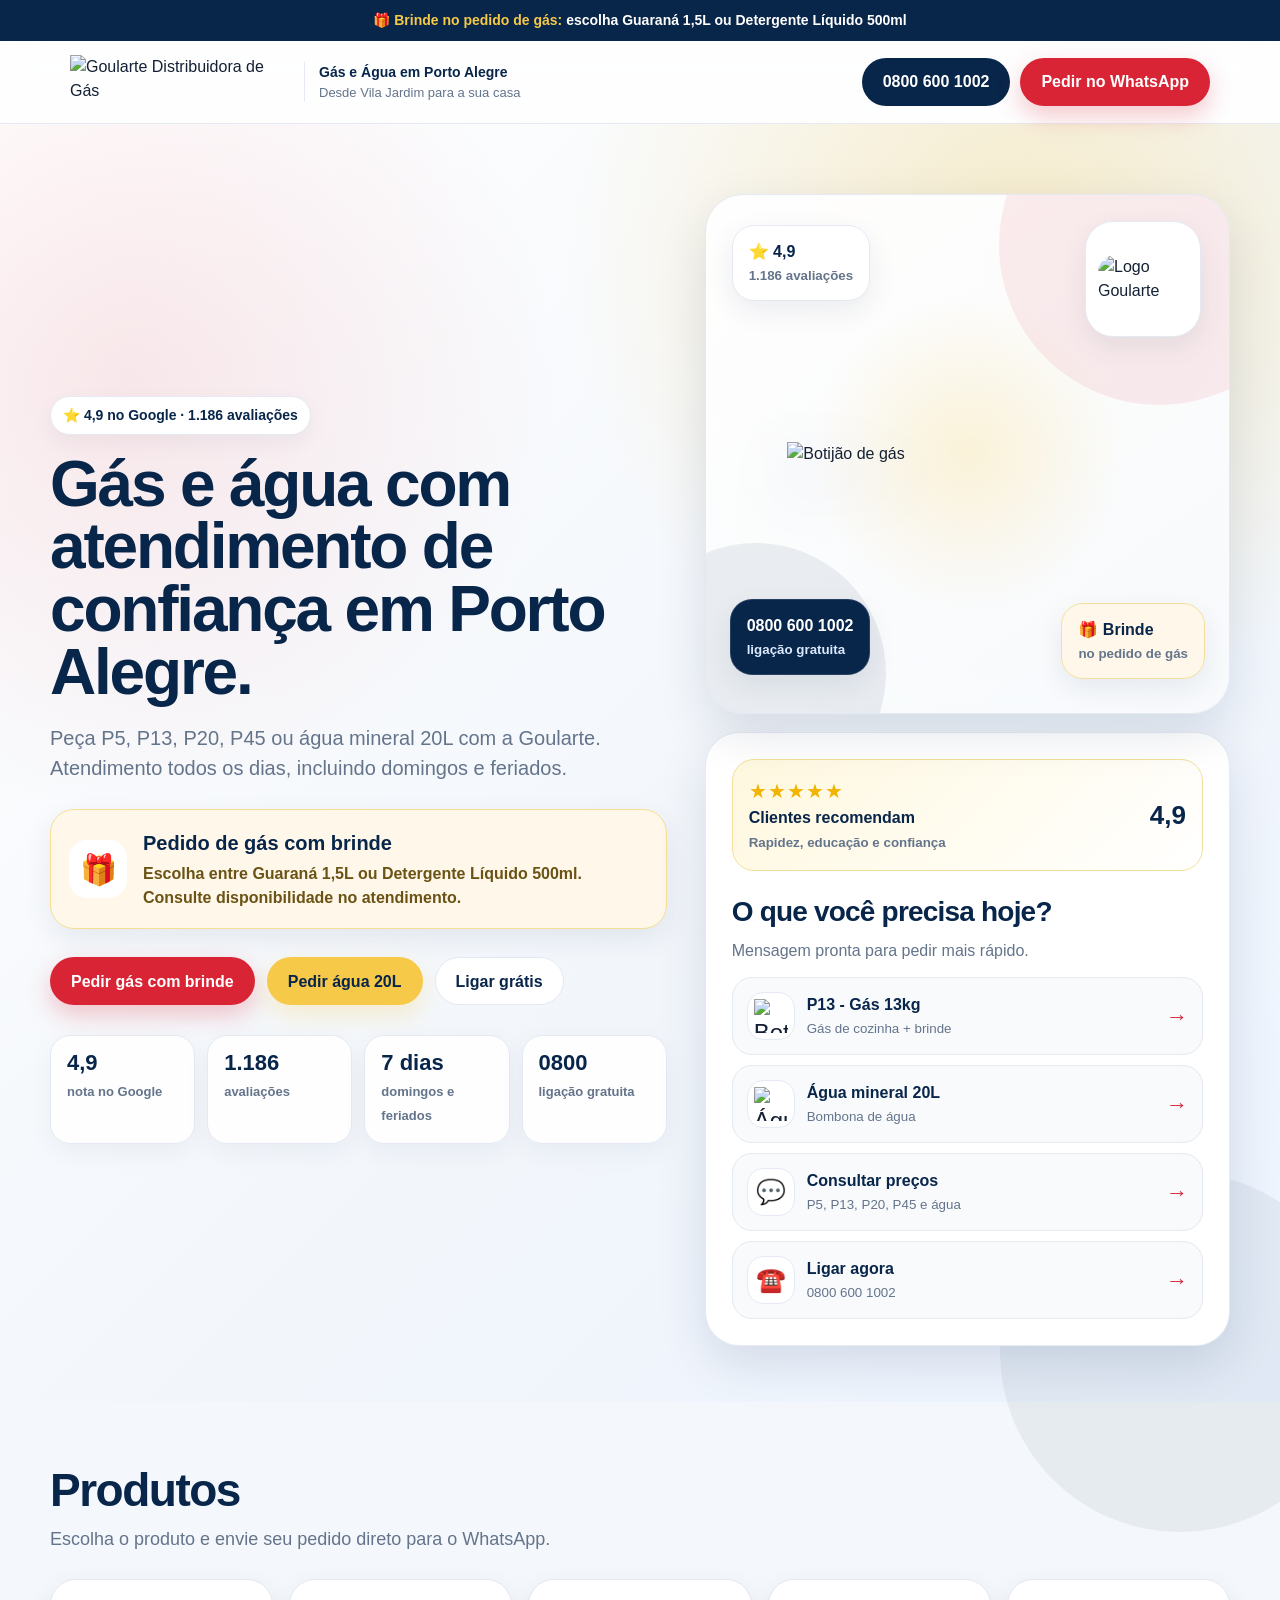
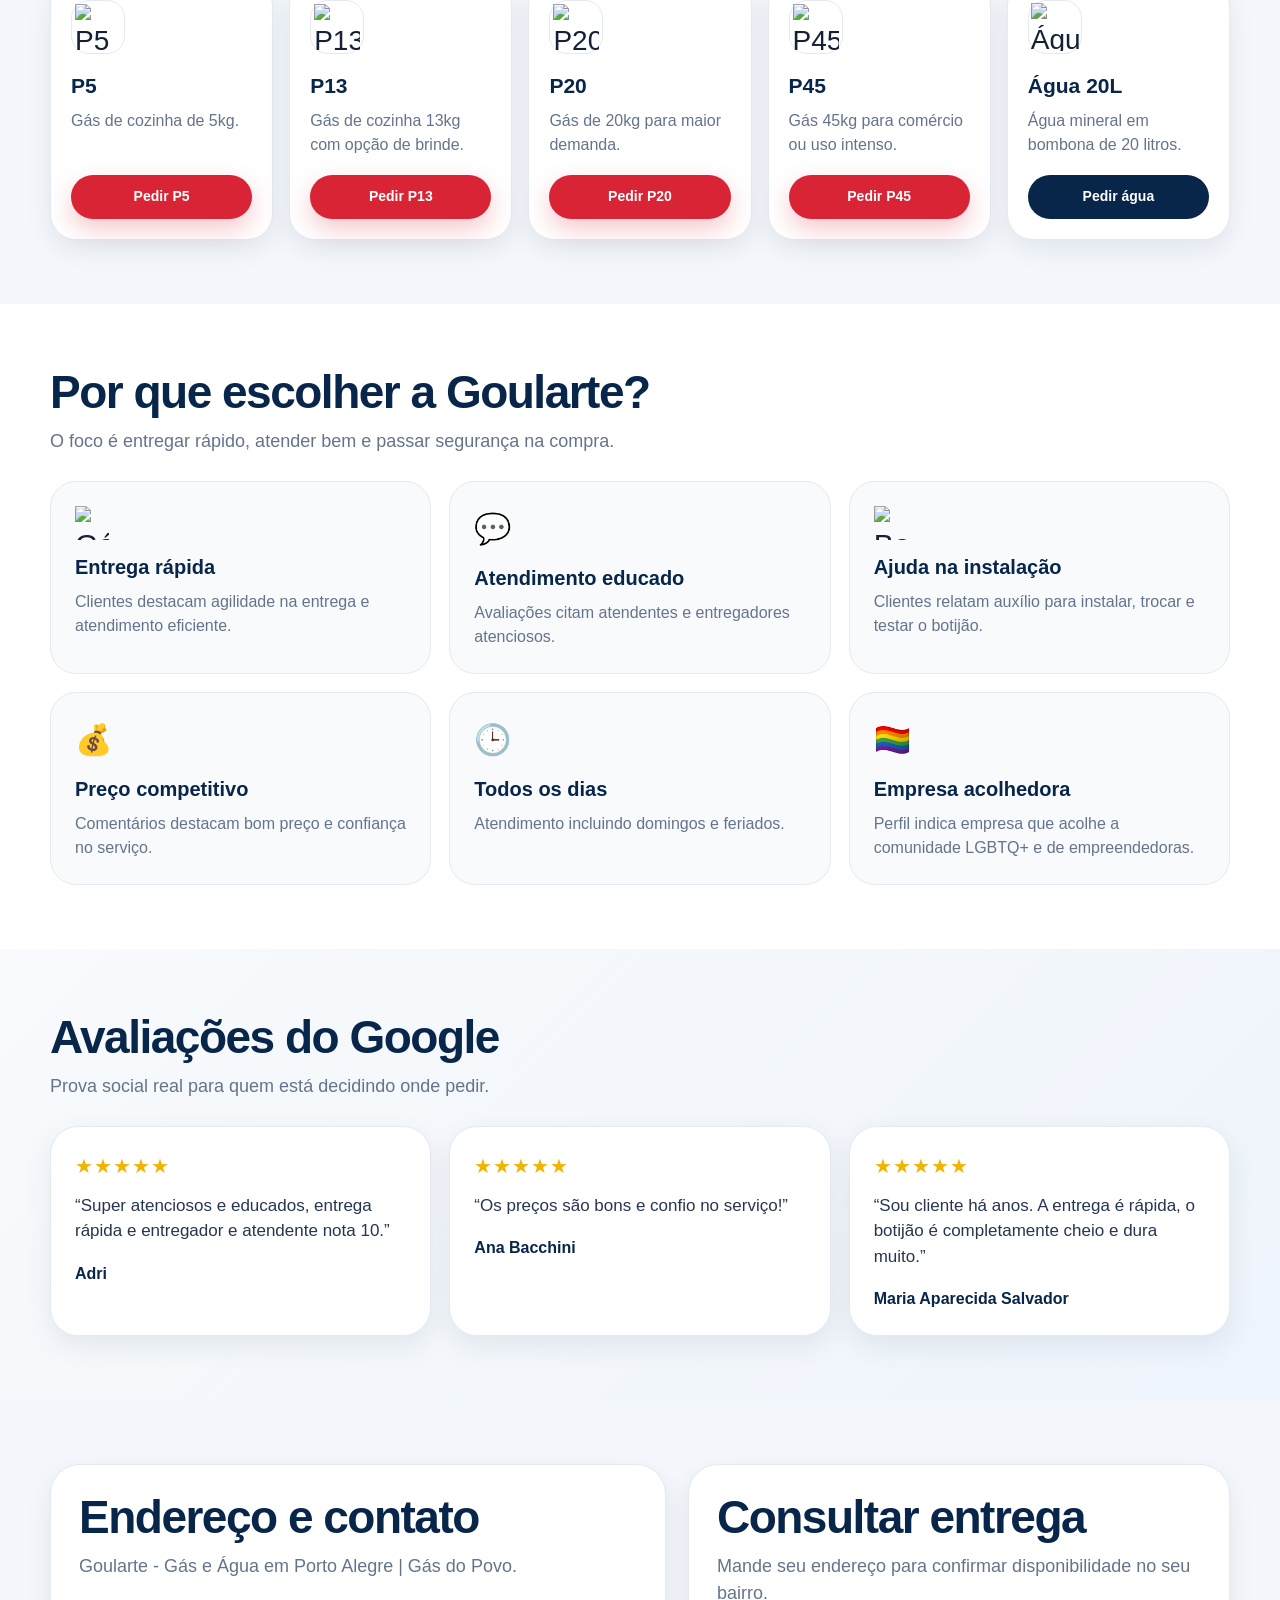
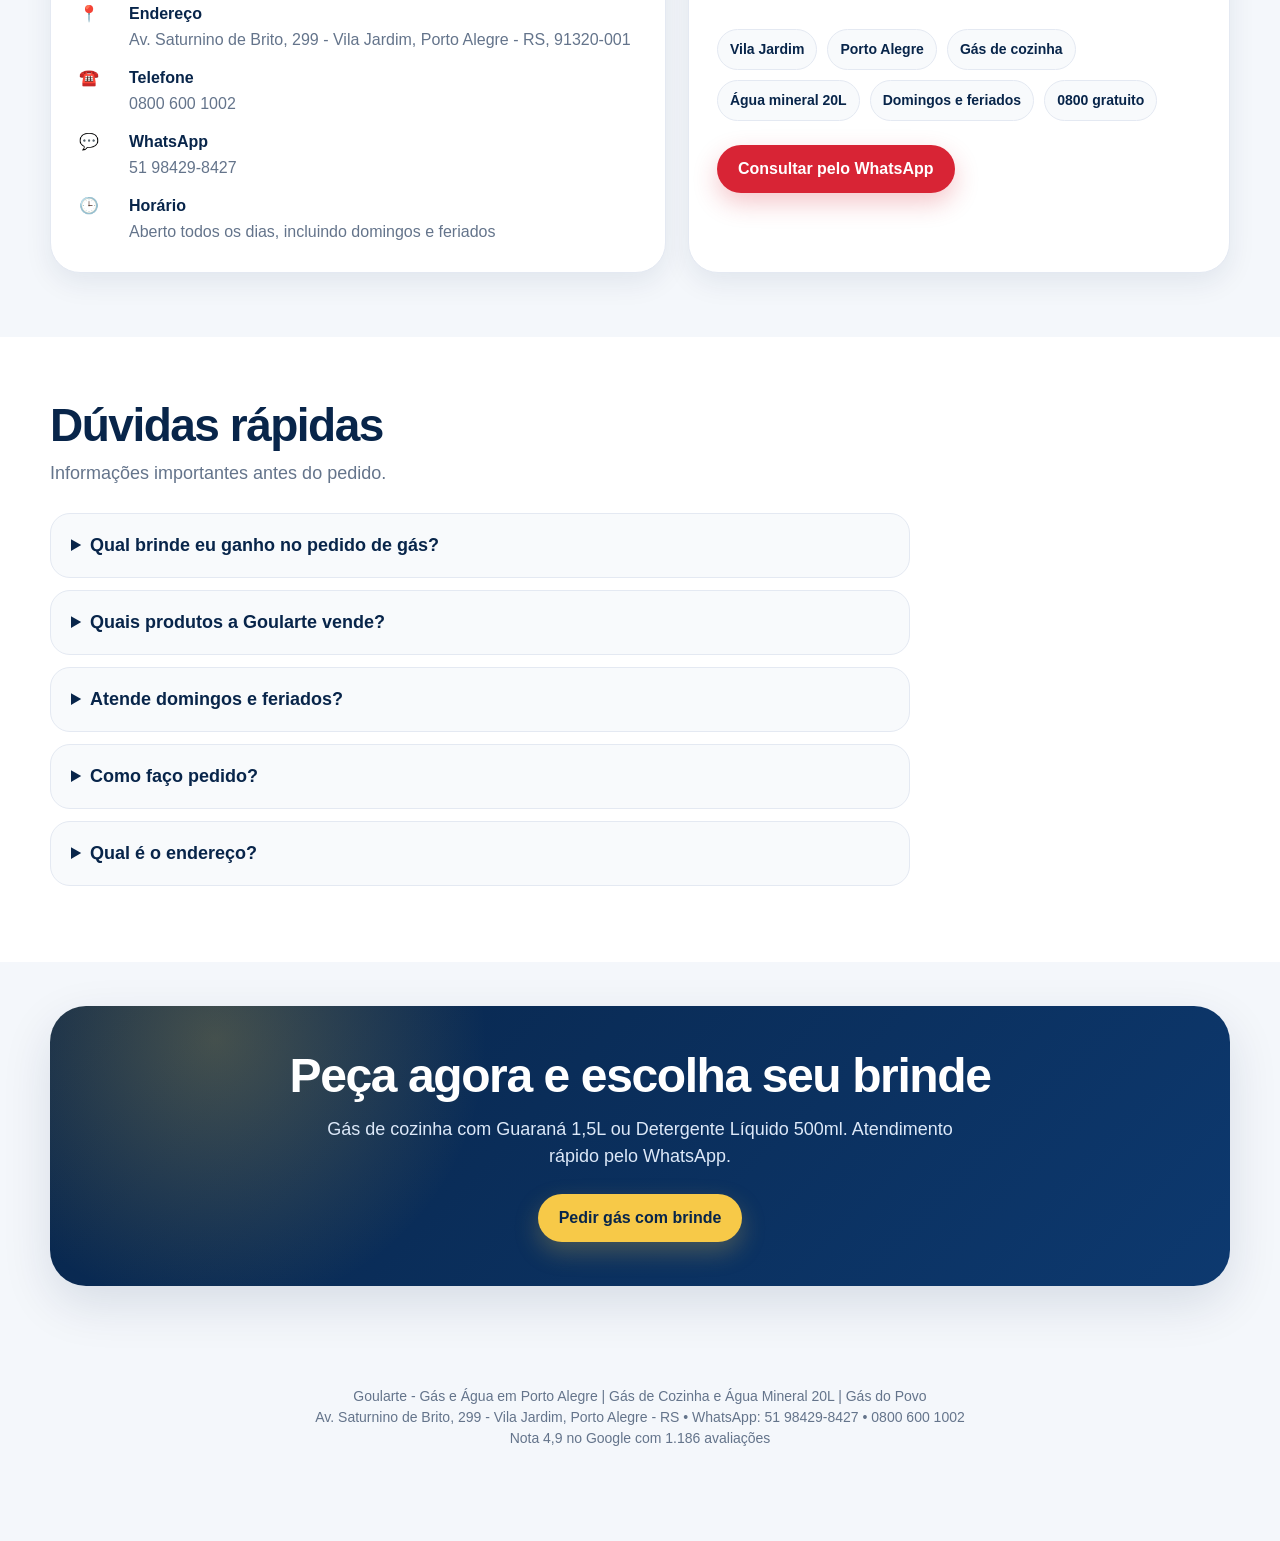
==== index.html @ 68292f6b "Add files via upload" ====
<!DOCTYPE html>
<html lang="pt-BR">
<head>
  <meta charset="UTF-8" />
  <meta name="viewport" content="width=device-width, initial-scale=1.0" />

  <title>Goularte Gás e Água em Porto Alegre | Gás com Brinde</title>
  <meta name="description" content="Goularte Gás e Água em Porto Alegre. Nota 4,9 no Google, mais de 1.180 avaliações, atendimento todos os dias, gás de cozinha, água mineral 20L e brinde no pedido de gás." />

  <style>
    :root {
      --navy: #08254a;
      --navy-2: #0d396f;
      --red: #d82435;
      --red-dark: #b71928;
      --gold: #f7c948;
      --cream: #fff8ea;
      --ice: #f4f7fb;
      --line: #e4e9f2;
      --text: #142033;
      --muted: #64748b;
      --white: #ffffff;
      --shadow: 0 18px 50px rgba(8, 37, 74, .12);
      --soft-shadow: 0 10px 28px rgba(8, 37, 74, .08);
      --radius: 28px;
    }

    * { box-sizing: border-box; }

    html { scroll-behavior: smooth; }

    body {
      margin: 0;
      font-family: Inter, Arial, Helvetica, sans-serif;
      color: var(--text);
      background: var(--ice);
      line-height: 1.5;
    }

    a { color: inherit; text-decoration: none; }

    .page {
      overflow: hidden;
    }

    .announcement {
      background: var(--navy);
      color: #fff;
      font-size: 14px;
      font-weight: 700;
      padding: 10px 18px;
      text-align: center;
    }

    .announcement span {
      color: var(--gold);
    }

    header {
      position: sticky;
      top: 0;
      z-index: 40;
      background: rgba(255,255,255,.88);
      backdrop-filter: blur(18px);
      border-bottom: 1px solid rgba(226,232,240,.9);
    }

    .nav {
      max-width: 1180px;
      margin: 0 auto;
      padding: 14px 20px;
      display: flex;
      align-items: center;
      justify-content: space-between;
      gap: 18px;
    }

    .logo-wrap {
      display: flex;
      align-items: center;
      gap: 14px;
      min-width: 0;
    }

    .logo {
      height: 54px;
      max-width: 220px;
      object-fit: contain;
    }

    .brand-text {
      border-left: 1px solid var(--line);
      padding-left: 14px;
      font-size: 13px;
      color: var(--muted);
      display: block;
    }

    .brand-text strong {
      display: block;
      color: var(--navy);
      font-size: 14px;
    }

    .nav-actions {
      display: flex;
      gap: 10px;
      align-items: center;
      white-space: nowrap;
    }

    .btn {
      display: inline-flex;
      align-items: center;
      justify-content: center;
      gap: 8px;
      min-height: 48px;
      padding: 13px 20px;
      border-radius: 999px;
      border: 1px solid transparent;
      font-weight: 800;
      line-height: 1.1;
      text-align: center;
      transition: .18s ease;
    }

    .btn:hover {
      transform: translateY(-1px);
      filter: brightness(.98);
    }

    .btn-primary {
      color: #fff;
      background: var(--red);
      box-shadow: 0 10px 24px rgba(216, 36, 53, .25);
    }

    .btn-primary:hover { background: var(--red-dark); }

    .btn-navy {
      color: #fff;
      background: var(--navy);
    }

    .btn-light {
      color: var(--navy);
      background: #fff;
      border-color: var(--line);
    }

    .btn-gold {
      color: var(--navy);
      background: var(--gold);
      box-shadow: 0 10px 24px rgba(247, 201, 72, .25);
    }

    .hero {
      position: relative;
      padding: 70px 20px 56px;
      background:
        radial-gradient(circle at 80% 10%, rgba(247,201,72,.28), transparent 30%),
        radial-gradient(circle at 10% 20%, rgba(216,36,53,.10), transparent 28%),
        linear-gradient(135deg, #ffffff 0%, #f2f6fb 58%, #edf4ff 100%);
    }

    .hero::after {
      content: "";
      position: absolute;
      inset: auto -80px -130px auto;
      width: 360px;
      height: 360px;
      background: rgba(8,37,74,.06);
      border-radius: 999px;
    }

    .hero-grid {
      position: relative;
      z-index: 1;
      max-width: 1180px;
      margin: 0 auto;
      display: grid;
      grid-template-columns: 1.08fr .92fr;
      gap: 38px;
      align-items: center;
    }

    .eyebrow {
      display: inline-flex;
      align-items: center;
      gap: 8px;
      background: #fff;
      border: 1px solid var(--line);
      color: var(--navy);
      padding: 8px 12px;
      border-radius: 999px;
      font-size: 14px;
      font-weight: 800;
      box-shadow: 0 8px 22px rgba(8,37,74,.05);
      margin-bottom: 18px;
    }

    h1 {
      margin: 0;
      font-size: clamp(38px, 5vw, 64px);
      line-height: .98;
      letter-spacing: -2.2px;
      color: var(--navy);
    }

    .hero-subtitle {
      margin: 20px 0 0;
      max-width: 690px;
      font-size: 20px;
      color: var(--muted);
    }

    .gift-panel {
      margin: 26px 0 0;
      max-width: 720px;
      display: grid;
      grid-template-columns: auto 1fr;
      gap: 16px;
      align-items: center;
      background: var(--cream);
      border: 1px solid #f7df91;
      border-radius: 24px;
      padding: 18px;
      box-shadow: var(--soft-shadow);
    }

    .gift-icon {
      width: 58px;
      height: 58px;
      display: grid;
      place-items: center;
      border-radius: 18px;
      background: #fff;
      font-size: 30px;
    }

    .gift-panel strong {
      display: block;
      color: var(--navy);
      font-size: 20px;
      margin-bottom: 4px;
    }

    .gift-panel p {
      margin: 0;
      color: #6b5315;
      font-weight: 650;
    }

    .hero-actions {
      display: flex;
      flex-wrap: wrap;
      gap: 12px;
      margin-top: 28px;
    }

    .stats {
      display: grid;
      grid-template-columns: repeat(4, 1fr);
      gap: 12px;
      margin-top: 30px;
    }

    .stat {
      background: rgba(255,255,255,.9);
      border: 1px solid var(--line);
      border-radius: 20px;
      padding: 16px;
      box-shadow: 0 8px 26px rgba(8,37,74,.05);
    }

    .stat strong {
      display: block;
      color: var(--navy);
      font-size: 22px;
      line-height: 1;
      margin-bottom: 5px;
    }

    .stat span {
      color: var(--muted);
      font-size: 13px;
      font-weight: 700;
    }

    .order-card {
      background: #fff;
      border-radius: 34px;
      padding: 26px;
      box-shadow: var(--shadow);
      border: 1px solid rgba(226,232,240,.85);
    }

    .google-rating {
      display: flex;
      align-items: center;
      justify-content: space-between;
      gap: 12px;
      padding: 16px;
      border-radius: 22px;
      background: linear-gradient(135deg, #fff8df, #ffffff);
      border: 1px solid #f4df9a;
      margin-bottom: 20px;
    }

    .stars {
      color: #f2b400;
      letter-spacing: 1px;
      font-size: 20px;
      white-space: nowrap;
    }

    .google-rating strong {
      display: block;
      color: var(--navy);
    }

    .google-rating small {
      color: var(--muted);
      font-weight: 700;
    }

    .order-card h2 {
      margin: 0 0 6px;
      color: var(--navy);
      font-size: 28px;
      letter-spacing: -.8px;
    }

    .order-card > p {
      margin: 0 0 14px;
      color: var(--muted);
    }

    .order-list {
      display: grid;
      gap: 10px;
    }

    .order-item {
      display: grid;
      grid-template-columns: 48px 1fr auto;
      gap: 12px;
      align-items: center;
      padding: 14px;
      background: #f8fafc;
      border: 1px solid var(--line);
      border-radius: 20px;
      transition: .18s ease;
    }

    .order-item:hover {
      background: #fff;
      transform: translateY(-1px);
      box-shadow: 0 10px 26px rgba(8,37,74,.08);
    }

    .item-icon {
      width: 48px;
      height: 48px;
      display: grid;
      place-items: center;
      background: #fff;
      border-radius: 16px;
      font-size: 24px;
      border: 1px solid var(--line);
    }

    .order-item strong {
      display: block;
      color: var(--navy);
    }

    .order-item small {
      display: block;
      color: var(--muted);
      margin-top: 2px;
    }

    .arrow {
      color: var(--red);
      font-weight: 900;
      font-size: 22px;
    }

    section {
      padding: 64px 20px;
    }

    .wrap {
      max-width: 1180px;
      margin: 0 auto;
    }

    .section-head {
      display: flex;
      justify-content: space-between;
      gap: 22px;
      align-items: end;
      margin-bottom: 26px;
    }

    .section-head h2,
    .simple-head h2 {
      margin: 0;
      font-size: clamp(30px, 4vw, 46px);
      line-height: 1.08;
      letter-spacing: -1.5px;
      color: var(--navy);
    }

    .section-head p,
    .simple-head p {
      margin: 10px 0 0;
      max-width: 620px;
      color: var(--muted);
      font-size: 18px;
    }

    .product-grid {
      display: grid;
      grid-template-columns: repeat(5, 1fr);
      gap: 16px;
    }

    .product {
      background: #fff;
      border: 1px solid var(--line);
      border-radius: 26px;
      padding: 20px;
      box-shadow: var(--soft-shadow);
      display: flex;
      flex-direction: column;
      min-height: 238px;
    }

    .product-icon {
      width: 54px;
      height: 54px;
      display: grid;
      place-items: center;
      background: #f8fafc;
      border: 1px solid var(--line);
      border-radius: 18px;
      font-size: 28px;
      margin-bottom: 16px;
    }

    .product strong {
      color: var(--navy);
      font-size: 21px;
    }

    .product p {
      margin: 8px 0 18px;
      color: var(--muted);
      flex: 1;
    }

    .product .btn {
      width: 100%;
      min-height: 44px;
      padding: 12px;
      font-size: 14px;
    }

    .why {
      background: #fff;
    }

    .why-grid {
      display: grid;
      grid-template-columns: repeat(3, 1fr);
      gap: 18px;
    }

    .why-card {
      background: #f8fafc;
      border: 1px solid var(--line);
      border-radius: 26px;
      padding: 24px;
    }

    .why-card .icon {
      font-size: 30px;
      margin-bottom: 12px;
    }

    .why-card strong {
      display: block;
      color: var(--navy);
      font-size: 20px;
      margin-bottom: 8px;
    }

    .why-card p {
      margin: 0;
      color: var(--muted);
    }

    .reviews {
      background: linear-gradient(135deg, #f8fafc, #eef4fb);
    }

    .review-grid {
      display: grid;
      grid-template-columns: repeat(3, 1fr);
      gap: 18px;
    }

    .review {
      background: #fff;
      border: 1px solid var(--line);
      border-radius: 28px;
      padding: 24px;
      box-shadow: var(--soft-shadow);
    }

    .review p {
      color: #26364f;
      font-size: 17px;
      margin: 12px 0 18px;
    }

    .review strong {
      color: var(--navy);
    }

    .location-grid {
      display: grid;
      grid-template-columns: 1fr .88fr;
      gap: 22px;
      align-items: stretch;
    }

    .info-card {
      background: #fff;
      border: 1px solid var(--line);
      border-radius: 30px;
      padding: 28px;
      box-shadow: var(--soft-shadow);
    }

    .info-list {
      display: grid;
      gap: 14px;
      margin-top: 22px;
    }

    .info-row {
      display: grid;
      grid-template-columns: 38px 1fr;
      gap: 12px;
      align-items: start;
      color: var(--muted);
    }

    .info-row b {
      display: block;
      color: var(--navy);
      margin-bottom: 2px;
    }

    .chips {
      display: flex;
      flex-wrap: wrap;
      gap: 10px;
      margin-top: 22px;
    }

    .chip {
      background: #f8fafc;
      border: 1px solid var(--line);
      border-radius: 999px;
      padding: 9px 12px;
      color: var(--navy);
      font-weight: 800;
      font-size: 14px;
    }

    .faq {
      background: #fff;
    }

    .faq-list {
      max-width: 860px;
      margin-top: 26px;
    }

    details {
      background: #f8fafc;
      border: 1px solid var(--line);
      border-radius: 20px;
      padding: 18px 20px;
      margin-bottom: 12px;
    }

    summary {
      cursor: pointer;
      color: var(--navy);
      font-weight: 900;
      font-size: 18px;
    }

    details p {
      color: var(--muted);
      margin-bottom: 0;
    }

    .final-cta {
      padding: 44px 20px 72px;
      background: var(--ice);
    }

    .final-box {
      max-width: 1180px;
      margin: 0 auto;
      background:
        radial-gradient(circle at 14% 12%, rgba(247,201,72,.25), transparent 26%),
        linear-gradient(135deg, var(--navy), var(--navy-2));
      border-radius: 36px;
      padding: 44px 28px;
      color: #fff;
      text-align: center;
      box-shadow: var(--shadow);
    }

    .final-box h2 {
      margin: 0;
      font-size: clamp(30px, 4vw, 48px);
      line-height: 1.08;
      letter-spacing: -1.4px;
    }

    .final-box p {
      color: #dce8f8;
      margin: 14px auto 24px;
      max-width: 640px;
      font-size: 18px;
    }

    footer {
      padding: 28px 20px 92px;
      text-align: center;
      color: var(--muted);
      font-size: 14px;
    }

    .floating {
      position: fixed;
      left: 14px;
      right: 14px;
      bottom: 14px;
      z-index: 100;
      display: none;
    }

    .floating .btn {
      width: 100%;
      box-shadow: 0 14px 36px rgba(0,0,0,.28);
    }

    @media (max-width: 1020px) {
      .hero-grid,
      .location-grid {
        grid-template-columns: 1fr;
      }

      .product-grid {
        grid-template-columns: repeat(2, 1fr);
      }

      .stats {
        grid-template-columns: repeat(2, 1fr);
      }
    }

    @media (max-width: 780px) {
      .brand-text,
      .nav-actions .btn-navy {
        display: none;
      }

      .logo {
        height: 46px;
        max-width: 190px;
      }

      .hero {
        padding-top: 44px;
      }

      .gift-panel {
        grid-template-columns: 1fr;
      }

      .section-head {
        display: block;
      }

      .why-grid,
      .review-grid,
      .product-grid {
        grid-template-columns: 1fr;
      }

      .order-item {
        grid-template-columns: 44px 1fr auto;
      }

      .floating {
        display: block;
      }
    }
  
    .product-icon img,
    .item-icon img,
    .why-card .icon img {
      width: 34px;
      height: 34px;
      object-fit: contain;
      display: block;
    }

    .hero-visual {
      position: relative;
      min-height: 520px;
      display: grid;
      place-items: center;
      background:
        radial-gradient(circle at center, rgba(247,201,72,.20), transparent 42%),
        linear-gradient(145deg, rgba(255,255,255,.95), rgba(248,250,252,.95));
      border: 1px solid var(--line);
      border-radius: 38px;
      box-shadow: var(--shadow);
      overflow: hidden;
    }

    .hero-visual::before {
      content: "";
      position: absolute;
      width: 320px;
      height: 320px;
      border-radius: 999px;
      background: rgba(216,36,53,.08);
      top: -110px;
      right: -90px;
    }

    .hero-visual::after {
      content: "";
      position: absolute;
      width: 260px;
      height: 260px;
      border-radius: 999px;
      background: rgba(8,37,74,.07);
      bottom: -90px;
      left: -80px;
    }

    .hero-gas-img {
      width: min(78%, 360px);
      height: auto;
      object-fit: contain;
      position: relative;
      z-index: 2;
      filter: drop-shadow(0 22px 34px rgba(8,37,74,.24));
    }

    .floating-seal {
      position: absolute;
      z-index: 3;
      background: white;
      border: 1px solid var(--line);
      box-shadow: var(--soft-shadow);
      border-radius: 22px;
      padding: 14px 16px;
      font-weight: 900;
      color: var(--navy);
    }

    .seal-rating {
      top: 30px;
      left: 26px;
    }

    .seal-gift {
      right: 24px;
      bottom: 34px;
      background: var(--cream);
      border-color: #f4df9a;
    }

    .seal-phone {
      left: 24px;
      bottom: 38px;
      color: white;
      background: var(--navy);
      border-color: rgba(255,255,255,.12);
    }

    .floating-seal small {
      display: block;
      color: var(--muted);
      font-weight: 750;
      margin-top: 2px;
    }

    .seal-phone small {
      color: #dbeafe;
    }

    .visual-logo {
      position: absolute;
      z-index: 3;
      top: 26px;
      right: 28px;
      width: 116px;
      height: 116px;
      display: grid;
      place-items: center;
      border-radius: 28px;
      background: white;
      border: 1px solid var(--line);
      box-shadow: var(--soft-shadow);
      padding: 12px;
    }

    .visual-logo img {
      max-width: 100%;
      max-height: 100%;
      object-fit: contain;
      border-radius: 18px;
    }

    @media (max-width: 1020px) {
      .hero-visual {
        min-height: 420px;
      }

      .hero-gas-img {
        width: min(70%, 300px);
      }
    }

    @media (max-width: 780px) {
      .hero-visual {
        min-height: 360px;
        border-radius: 30px;
      }

      .visual-logo {
        width: 86px;
        height: 86px;
        top: 18px;
        right: 18px;
      }

      .floating-seal {
        padding: 11px 13px;
        font-size: 14px;
      }

      .seal-rating {
        top: 18px;
        left: 18px;
      }

      .seal-phone {
        left: 18px;
        bottom: 22px;
      }

      .seal-gift {
        right: 18px;
        bottom: 22px;
      }
    }

  
    .product-img img {
      width: 46px;
      height: 46px;
      object-fit: contain;
      display: block;
    }

    .agua-img img {
      width: 48px;
      height: 48px;
    }

    .product-icon.product-img {
      background: #fff;
    }

    .product:hover .product-img img {
      transform: scale(1.04);
    }

    .product-img img {
      transition: .18s ease;
    }

  </style>

  <script type="application/ld+json">
  {
    "@context": "https://schema.org",
    "@type": "LocalBusiness",
    "name": "Goularte - Gás e Água em Porto Alegre",
    "alternateName": "Goularte Distribuidora de Gás | Gás do Povo",
    "description": "Comercial de gás e água em Porto Alegre. Gás de cozinha 13kg, P5, P20, P45 e água mineral 20L. Atendimento todos os dias, incluindo domingos e feriados.",
    "telephone": "0800 600 1002",
    "address": {
      "@type": "PostalAddress",
      "streetAddress": "Av. Saturnino de Brito, 299 - Vila Jardim",
      "addressLocality": "Porto Alegre",
      "addressRegion": "RS",
      "postalCode": "91320-001",
      "addressCountry": "BR"
    },
    "aggregateRating": {
      "@type": "AggregateRating",
      "ratingValue": "4.9",
      "reviewCount": "1186"
    },
    "areaServed": "Porto Alegre, RS",
    "openingHours": "Mo-Su 08:00-22:00"
  }
  </script>
</head>

<body>
  <div class="page">
    <div class="announcement">
      <span>🎁 Brinde no pedido de gás:</span> escolha Guaraná 1,5L ou Detergente Líquido 500ml
    </div>

    <header>
      <div class="nav">
        <a class="logo-wrap" href="#top" aria-label="Goularte Gás e Água">
          <img class="logo" src="https://simgbb.com/avatar/8LjcWyDH8Vt9.jpg" alt="Goularte Distribuidora de Gás">
          <span class="brand-text">
            <strong>Gás e Água em Porto Alegre</strong>
            Desde Vila Jardim para a sua casa
          </span>
        </a>

        <div class="nav-actions">
          <a class="btn btn-navy" href="tel:08006001002" onclick="trackConversion('ligacao_topo')">0800 600 1002</a>
          <a class="btn btn-primary" href="https://wa.me/5551984298427?text=Olá!%20Quero%20fazer%20um%20pedido%20na%20Goularte." onclick="trackConversion('whatsapp_topo')">Pedir no WhatsApp</a>
        </div>
      </div>
    </header>

    <main id="top">
      <section class="hero">
        <div class="hero-grid">
          <div>
            <div class="eyebrow">⭐ 4,9 no Google · 1.186 avaliações</div>
            <h1>Gás e água com atendimento de confiança em Porto Alegre.</h1>
            <p class="hero-subtitle">
              Peça P5, P13, P20, P45 ou água mineral 20L com a Goularte. Atendimento todos os dias, incluindo domingos e feriados.
            </p>

            <div class="gift-panel">
              <div class="gift-icon">🎁</div>
              <div>
                <strong>Pedido de gás com brinde</strong>
                <p>Escolha entre Guaraná 1,5L ou Detergente Líquido 500ml. Consulte disponibilidade no atendimento.</p>
              </div>
            </div>

            <div class="hero-actions">
              <a class="btn btn-primary" href="https://wa.me/5551984298427?text=Olá!%20Quero%20pedir%20gás%20e%20ganhar%20meu%20brinde." onclick="trackConversion('pedido_gas_brinde')">Pedir gás com brinde</a>
              <a class="btn btn-gold" href="https://wa.me/5551984298427?text=Olá!%20Quero%20pedir%20água%20mineral%2020L." onclick="trackConversion('pedido_agua')">Pedir água 20L</a>
              <a class="btn btn-light" href="tel:08006001002" onclick="trackConversion('ligacao_hero')">Ligar grátis</a>
            </div>

            <div class="stats">
              <div class="stat"><strong>4,9</strong><span>nota no Google</span></div>
              <div class="stat"><strong>1.186</strong><span>avaliações</span></div>
              <div class="stat"><strong>7 dias</strong><span>domingos e feriados</span></div>
              <div class="stat"><strong>0800</strong><span>ligação gratuita</span></div>
            </div>
          </div>

          <aside>
            <div class="hero-visual" aria-label="Gás Goularte">
              <div class="visual-logo">
                <img src="https://simgbb.com/avatar/8LjcWyDH8Vt9.jpg" alt="Logo Goularte">
              </div>
              <div class="floating-seal seal-rating">⭐ 4,9<small>1.186 avaliações</small></div>
              <img class="hero-gas-img" src="https://i.ibb.co/fVbS9bX5/100f9b9edd82a733.png" alt="Botijão de gás">
              <div class="floating-seal seal-phone">0800 600 1002<small>ligação gratuita</small></div>
              <div class="floating-seal seal-gift">🎁 Brinde<small>no pedido de gás</small></div>
            </div>

            <div class="order-card" aria-label="Faça seu pedido" style="margin-top:18px;">
            <div class="google-rating">
              <div>
                <div class="stars">★★★★★</div>
                <strong>Clientes recomendam</strong>
                <small>Rapidez, educação e confiança</small>
              </div>
              <div style="font-weight:900;color:var(--navy);font-size:26px;">4,9</div>
            </div>

            <h2>O que você precisa hoje?</h2>
            <p>Mensagem pronta para pedir mais rápido.</p>

            <div class="order-list">
              <a class="order-item" href="https://wa.me/5551984298427?text=Olá!%20Quero%20pedir%20um%20P13%20com%20brinde." onclick="trackConversion('card_p13')">
                <span class="item-icon"><img src="https://i.ibb.co/fVbS9bX5/100f9b9edd82a733.png" alt="Botijão de gás"></span>
                <span><strong>P13 - Gás 13kg</strong><small>Gás de cozinha + brinde</small></span>
                <span class="arrow">→</span>
              </a>

              <a class="order-item" href="https://wa.me/5551984298427?text=Olá!%20Quero%20pedir%20água%2020%20litros." onclick="trackConversion('card_agua')">
                <span class="item-icon"><img src="https://i.ibb.co/rR26mdQh/C34-A772-E-32-C1-4-B3-A-AC77-74196217044-A.png" alt="Água mineral 20 litros"></span>
                <span><strong>Água mineral 20L</strong><small>Bombona de água</small></span>
                <span class="arrow">→</span>
              </a>

              <a class="order-item" href="https://wa.me/5551984298427?text=Olá!%20Quero%20consultar%20preços%20de%20P5,%20P13,%20P20,%20P45%20e%20água." onclick="trackConversion('card_precos')">
                <span class="item-icon">💬</span>
                <span><strong>Consultar preços</strong><small>P5, P13, P20, P45 e água</small></span>
                <span class="arrow">→</span>
              </a>

              <a class="order-item" href="tel:08006001002" onclick="trackConversion('card_0800')">
                <span class="item-icon">☎️</span>
                <span><strong>Ligar agora</strong><small>0800 600 1002</small></span>
                <span class="arrow">→</span>
              </a>
            </div>
          </div>
          </aside>
        </div>
      </section>

      <section>
        <div class="wrap">
          <div class="section-head">
            <div>
              <h2>Produtos</h2>
              <p>Escolha o produto e envie seu pedido direto para o WhatsApp.</p>
            </div>
          </div>

          <div class="product-grid">
            <div class="product">
              <div class="product-icon product-img"><img src="https://i.ibb.co/938Hf0yP/8bd351d3-c31f-4e8e-abb7-3bee3178bf4f.png" alt="P5 gás 5kg"></div>
              <strong>P5</strong>
              <p>Gás de cozinha de 5kg.</p>
              <a class="btn btn-primary" href="https://wa.me/5551984298427?text=Olá!%20Quero%20pedir%20P5%20gás%205kg." onclick="trackConversion('produto_p5')">Pedir P5</a>
            </div>

            <div class="product">
              <div class="product-icon product-img"><img src="https://i.ibb.co/fVbS9bX5/100f9b9edd82a733.png" alt="P13 gás de cozinha 13kg"></div>
              <strong>P13</strong>
              <p>Gás de cozinha 13kg com opção de brinde.</p>
              <a class="btn btn-primary" href="https://wa.me/5551984298427?text=Olá!%20Quero%20pedir%20P13%20com%20brinde." onclick="trackConversion('produto_p13')">Pedir P13</a>
            </div>

            <div class="product">
              <div class="product-icon product-img"><img src="https://i.ibb.co/5Wq8v4Rp/Design-sem-nome.png" alt="P20 gás 20kg"></div>
              <strong>P20</strong>
              <p>Gás de 20kg para maior demanda.</p>
              <a class="btn btn-primary" href="https://wa.me/5551984298427?text=Olá!%20Quero%20pedir%20P20%20gás%2020kg." onclick="trackConversion('produto_p20')">Pedir P20</a>
            </div>

            <div class="product">
              <div class="product-icon product-img"><img src="https://i.ibb.co/2Ys18bMh/p45.png" alt="P45 gás 45kg"></div>
              <strong>P45</strong>
              <p>Gás 45kg para comércio ou uso intenso.</p>
              <a class="btn btn-primary" href="https://wa.me/5551984298427?text=Olá!%20Quero%20pedir%20P45." onclick="trackConversion('produto_p45')">Pedir P45</a>
            </div>

            <div class="product">
              <div class="product-icon product-img agua-img"><img src="https://i.ibb.co/rR26mdQh/C34-A772-E-32-C1-4-B3-A-AC77-74196217044-A.png" alt="Água mineral 20 litros"></div>
              <strong>Água 20L</strong>
              <p>Água mineral em bombona de 20 litros.</p>
              <a class="btn btn-navy" href="https://wa.me/5551984298427?text=Olá!%20Quero%20pedir%20água%2020%20litros." onclick="trackConversion('produto_agua')">Pedir água</a>
            </div>
          </div>
        </div>
      </section>

      <section class="why">
        <div class="wrap">
          <div class="section-head">
            <div>
              <h2>Por que escolher a Goularte?</h2>
              <p>O foco é entregar rápido, atender bem e passar segurança na compra.</p>
            </div>
          </div>

          <div class="why-grid">
            <div class="why-card">
              <div class="icon"><img src="https://i.ibb.co/fVbS9bX5/100f9b9edd82a733.png" alt="Gás Goularte"></div>
              <strong>Entrega rápida</strong>
              <p>Clientes destacam agilidade na entrega e atendimento eficiente.</p>
            </div>
            <div class="why-card">
              <div class="icon">💬</div>
              <strong>Atendimento educado</strong>
              <p>Avaliações citam atendentes e entregadores atenciosos.</p>
            </div>
            <div class="why-card">
              <div class="icon"><img src="https://i.ibb.co/fVbS9bX5/100f9b9edd82a733.png" alt="Botijão de gás"></div>
              <strong>Ajuda na instalação</strong>
              <p>Clientes relatam auxílio para instalar, trocar e testar o botijão.</p>
            </div>
            <div class="why-card">
              <div class="icon">💰</div>
              <strong>Preço competitivo</strong>
              <p>Comentários destacam bom preço e confiança no serviço.</p>
            </div>
            <div class="why-card">
              <div class="icon">🕒</div>
              <strong>Todos os dias</strong>
              <p>Atendimento incluindo domingos e feriados.</p>
            </div>
            <div class="why-card">
              <div class="icon">🏳️‍🌈</div>
              <strong>Empresa acolhedora</strong>
              <p>Perfil indica empresa que acolhe a comunidade LGBTQ+ e de empreendedoras.</p>
            </div>
          </div>
        </div>
      </section>

      <section class="reviews">
        <div class="wrap">
          <div class="section-head">
            <div>
              <h2>Avaliações do Google</h2>
              <p>Prova social real para quem está decidindo onde pedir.</p>
            </div>
          </div>

          <div class="review-grid">
            <div class="review">
              <div class="stars">★★★★★</div>
              <p>“Super atenciosos e educados, entrega rápida e entregador e atendente nota 10.”</p>
              <strong>Adri</strong>
            </div>

            <div class="review">
              <div class="stars">★★★★★</div>
              <p>“Os preços são bons e confio no serviço!”</p>
              <strong>Ana Bacchini</strong>
            </div>

            <div class="review">
              <div class="stars">★★★★★</div>
              <p>“Sou cliente há anos. A entrega é rápida, o botijão é completamente cheio e dura muito.”</p>
              <strong>Maria Aparecida Salvador</strong>
            </div>
          </div>
        </div>
      </section>

      <section>
        <div class="wrap location-grid">
          <div class="info-card">
            <div class="simple-head">
              <h2>Endereço e contato</h2>
              <p>Goularte - Gás e Água em Porto Alegre | Gás do Povo.</p>
            </div>

            <div class="info-list">
              <div class="info-row">
                <span>📍</span>
                <div><b>Endereço</b>Av. Saturnino de Brito, 299 - Vila Jardim, Porto Alegre - RS, 91320-001</div>
              </div>
              <div class="info-row">
                <span>☎️</span>
                <div><b>Telefone</b>0800 600 1002</div>
              </div>
              <div class="info-row">
                <span>💬</span>
                <div><b>WhatsApp</b>51 98429-8427</div>
              </div>
              <div class="info-row">
                <span>🕒</span>
                <div><b>Horário</b>Aberto todos os dias, incluindo domingos e feriados</div>
              </div>
            </div>
          </div>

          <div class="info-card">
            <div class="simple-head">
              <h2>Consultar entrega</h2>
              <p>Mande seu endereço para confirmar disponibilidade no seu bairro.</p>
            </div>

            <div class="chips">
              <span class="chip">Vila Jardim</span>
              <span class="chip">Porto Alegre</span>
              <span class="chip">Gás de cozinha</span>
              <span class="chip">Água mineral 20L</span>
              <span class="chip">Domingos e feriados</span>
              <span class="chip">0800 gratuito</span>
            </div>

            <div style="margin-top:24px;">
              <a class="btn btn-primary" href="https://wa.me/5551984298427?text=Olá!%20Quero%20saber%20se%20a%20Goularte%20entrega%20no%20meu%20bairro." onclick="trackConversion('consulta_bairro')">Consultar pelo WhatsApp</a>
            </div>
          </div>
        </div>
      </section>

      <section class="faq">
        <div class="wrap">
          <div class="simple-head">
            <h2>Dúvidas rápidas</h2>
            <p>Informações importantes antes do pedido.</p>
          </div>

          <div class="faq-list">
            <details>
              <summary>Qual brinde eu ganho no pedido de gás?</summary>
              <p>No pedido de gás, o cliente ganha Guaraná 1,5L ou Detergente Líquido 500ml. Consulte disponibilidade no atendimento.</p>
            </details>

            <details>
              <summary>Quais produtos a Goularte vende?</summary>
              <p>P5 gás 5kg, P13 gás de cozinha 13kg, P20 gás 20kg, P45 e água mineral 20L.</p>
            </details>

            <details>
              <summary>Atende domingos e feriados?</summary>
              <p>Sim. A Goularte atende todos os dias, incluindo domingos e feriados.</p>
            </details>

            <details>
              <summary>Como faço pedido?</summary>
              <p>Chame pelo WhatsApp 51 98429-8427 ou ligue para 0800 600 1002.</p>
            </details>

            <details>
              <summary>Qual é o endereço?</summary>
              <p>Av. Saturnino de Brito, 299 - Vila Jardim, Porto Alegre - RS, 91320-001.</p>
            </details>
          </div>
        </div>
      </section>

      <section class="final-cta">
        <div class="final-box">
          <h2>Peça agora e escolha seu brinde</h2>
          <p>Gás de cozinha com Guaraná 1,5L ou Detergente Líquido 500ml. Atendimento rápido pelo WhatsApp.</p>
          <a class="btn btn-gold" href="https://wa.me/5551984298427?text=Olá!%20Quero%20pedir%20gás%20e%20escolher%20meu%20brinde." onclick="trackConversion('cta_final')">Pedir gás com brinde</a>
        </div>
      </section>
    </main>

    <footer>
      Goularte - Gás e Água em Porto Alegre | Gás de Cozinha e Água Mineral 20L | Gás do Povo<br>
      Av. Saturnino de Brito, 299 - Vila Jardim, Porto Alegre - RS • WhatsApp: 51 98429-8427 • 0800 600 1002<br>
      Nota 4,9 no Google com 1.186 avaliações
    </footer>

    <div class="floating">
      <a class="btn btn-primary" href="https://wa.me/5551984298427?text=Olá!%20Quero%20pedir%20gás%20com%20brinde." onclick="trackConversion('botao_flutuante')">🎁 Pedir gás com brinde</a>
    </div>
  </div>

  <script>
    function trackConversion(action) {
      console.log("Conversão:", action);

      /*
      GOOGLE ADS:
      Cole a tag global no <head> e substitua este bloco pelo evento real:

      if (typeof gtag === "function") {
        gtag('event', 'conversion', {
          'send_to': 'AW-SEU_ID/SEU_LABEL'
        });
      }
      */
    }
  </script>
</body>
</html>
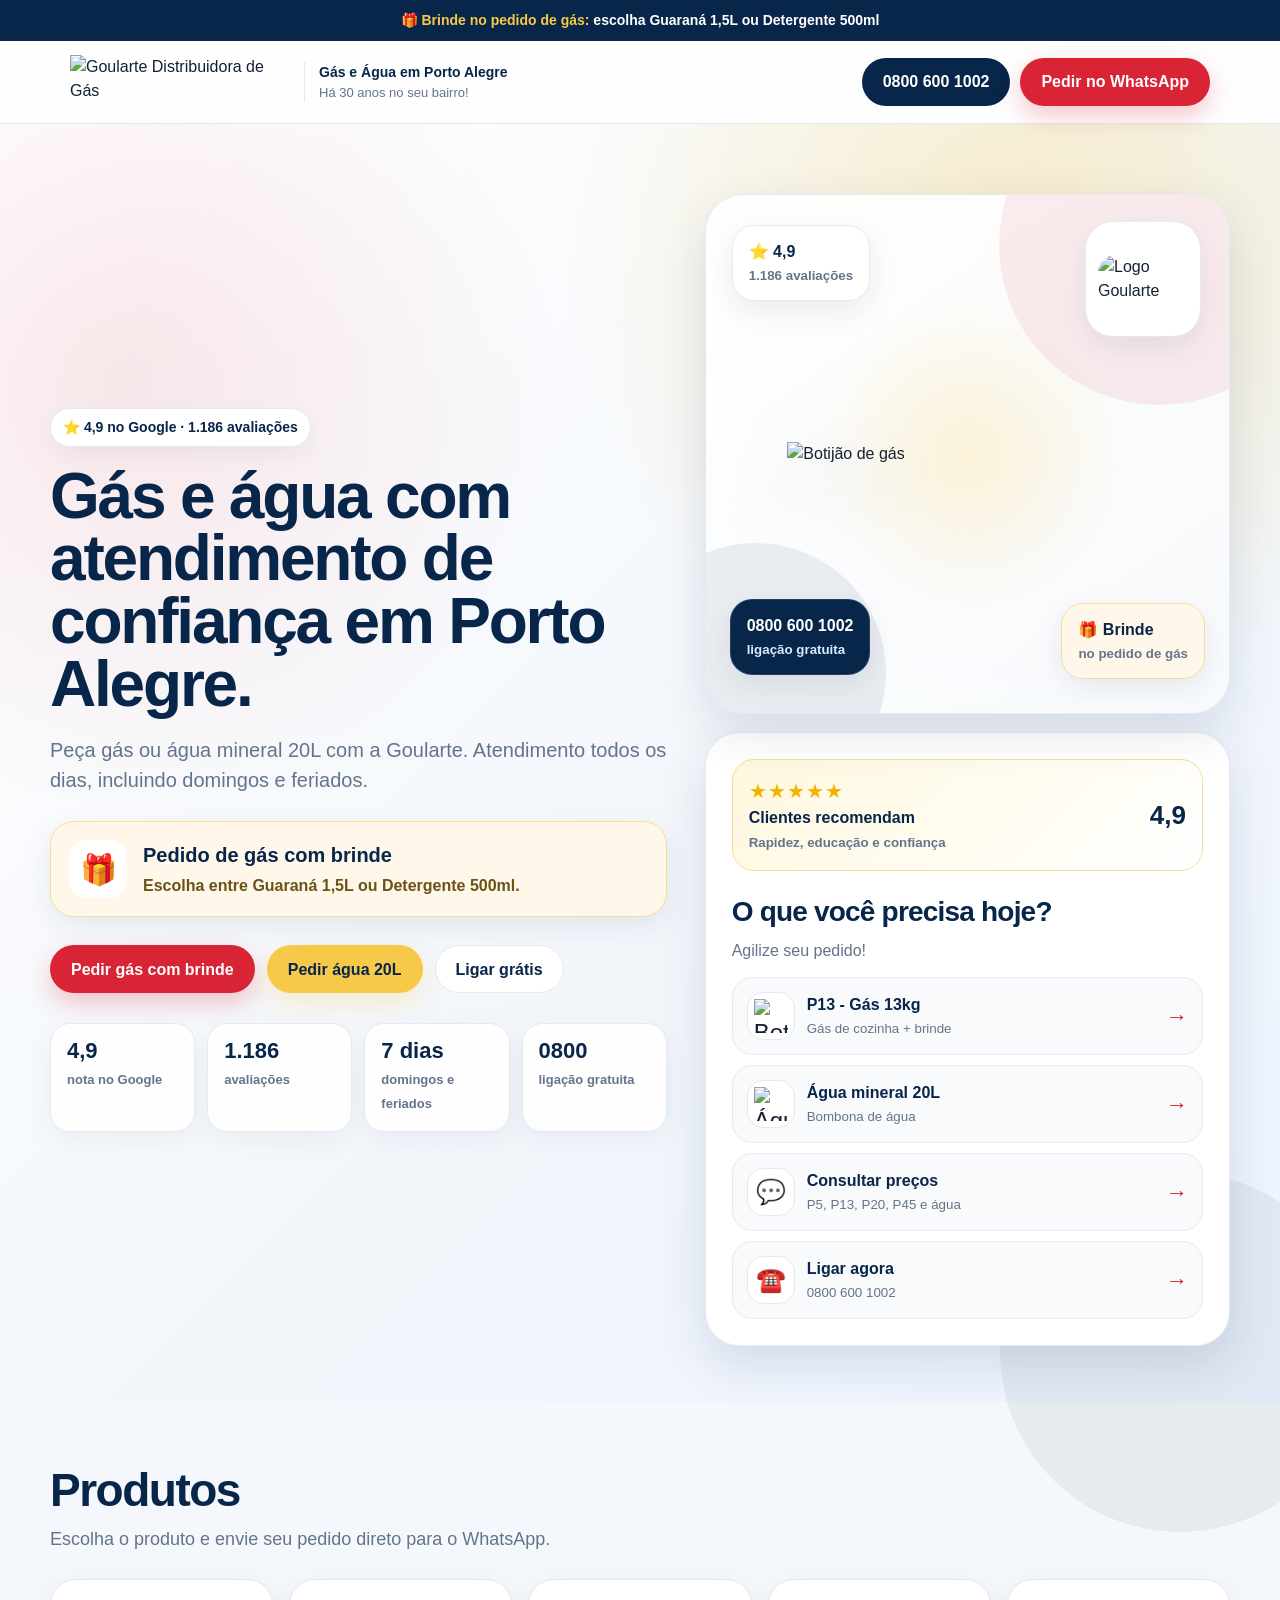
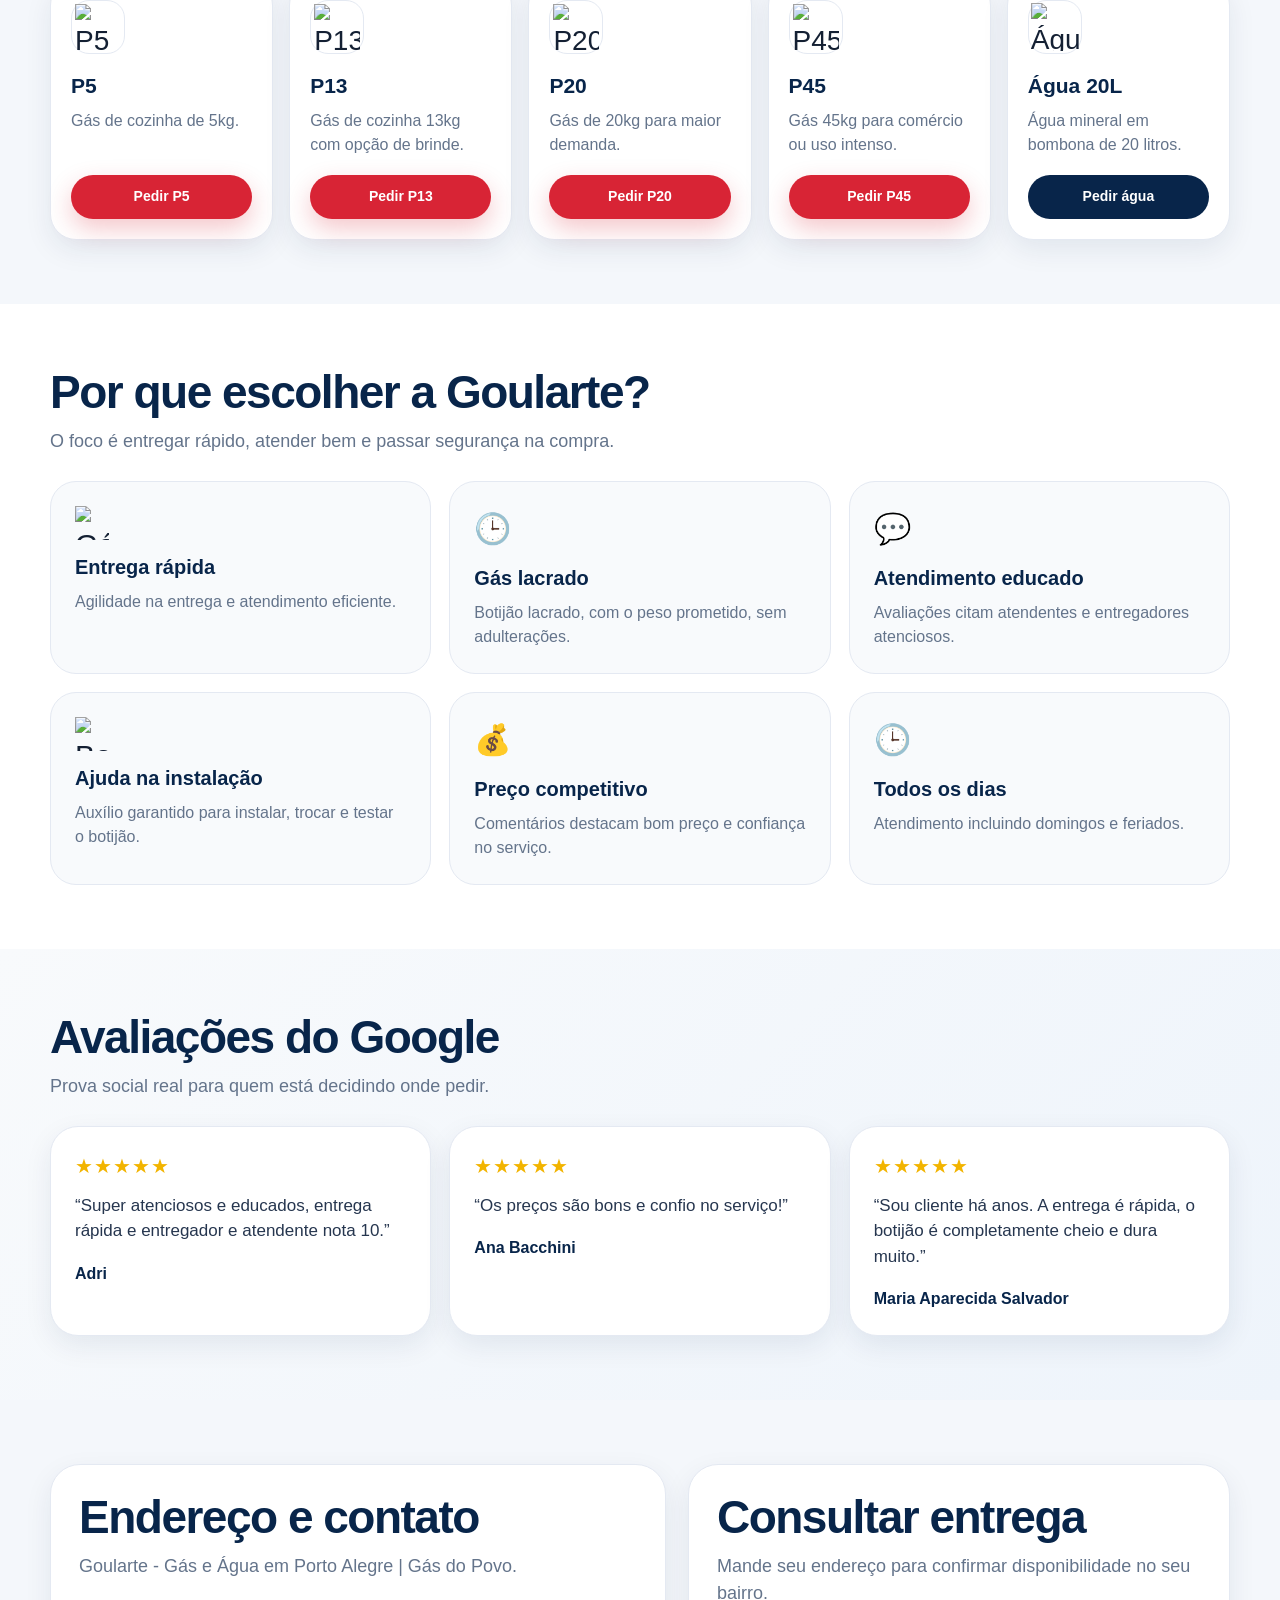
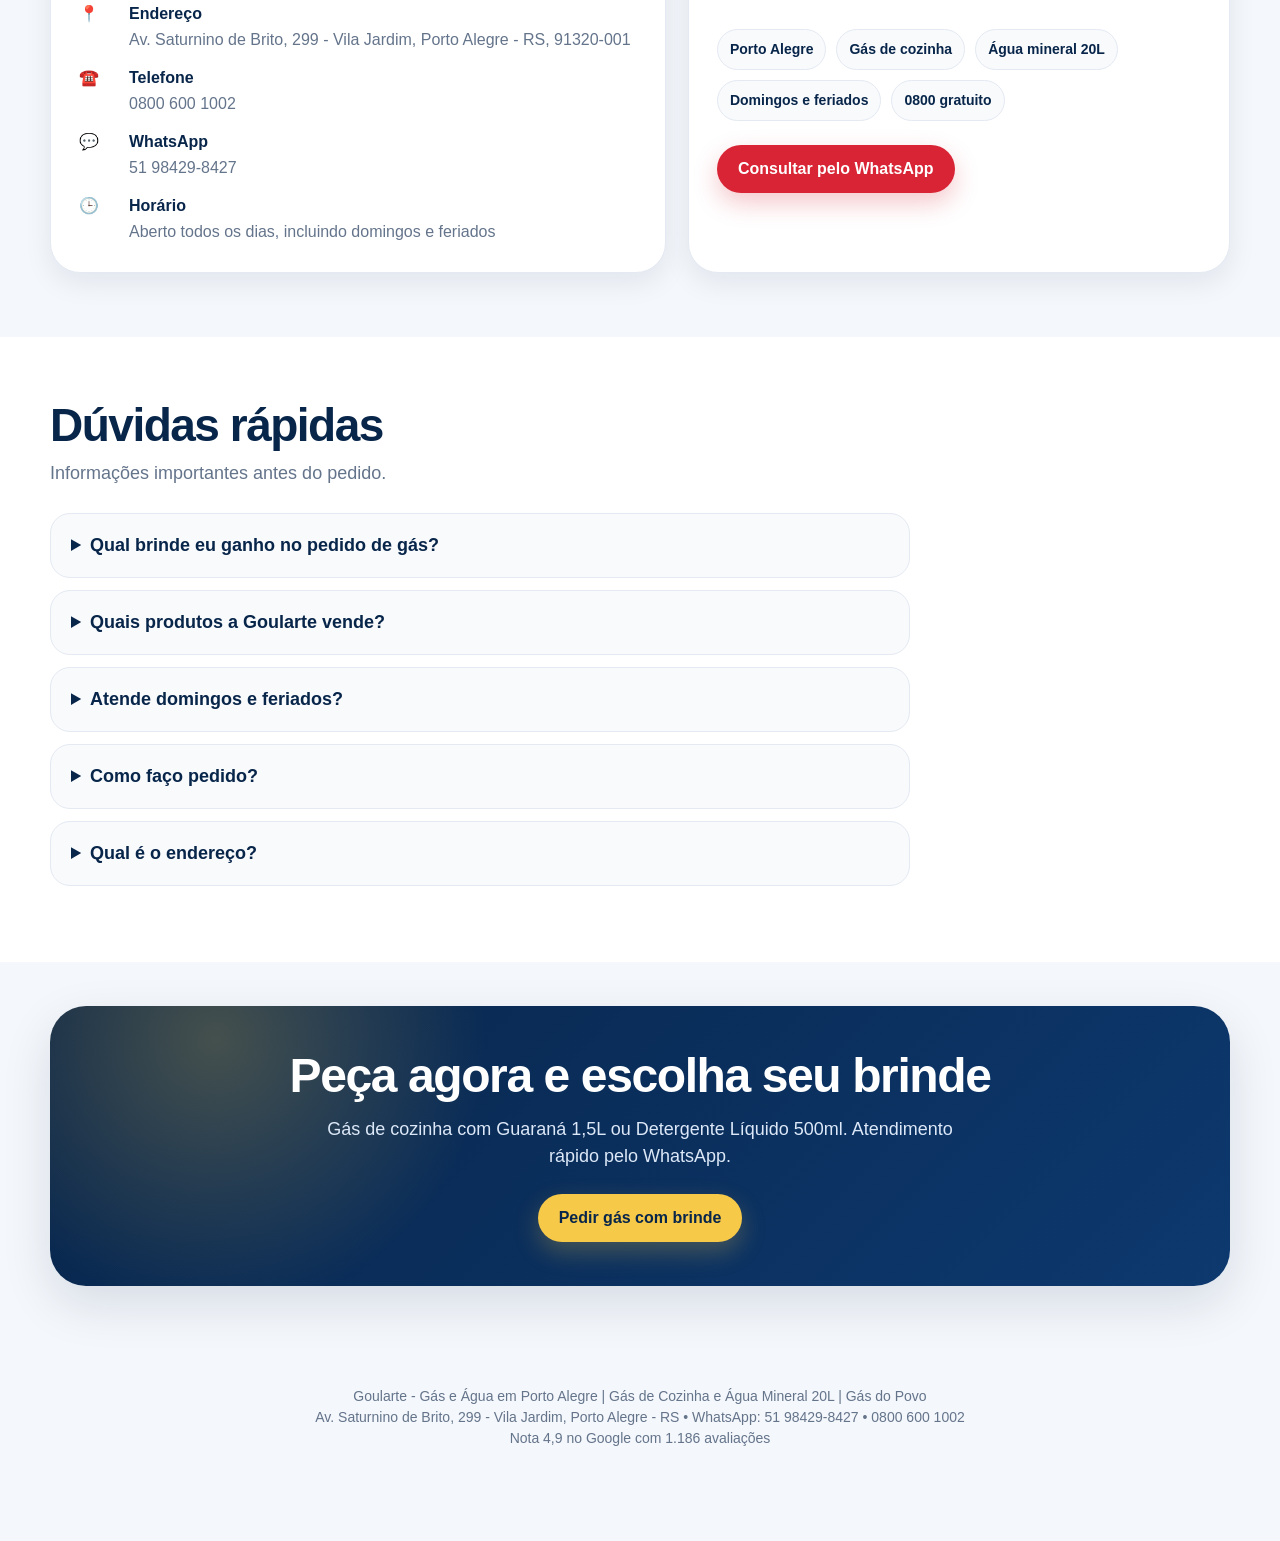
==== commit 205b4cee: "Update index.html" ====
--- a/index.html
+++ b/index.html
@@ -4,7 +4,7 @@
   <meta charset="UTF-8" />
   <meta name="viewport" content="width=device-width, initial-scale=1.0" />
 
-  <title>Goularte Gás e Água em Porto Alegre | Gás com Brinde</title>
+  <title>Goularte Gás e Água | Gás com Brinde | Gás do Povo</title>
   <meta name="description" content="Goularte Gás e Água em Porto Alegre. Nota 4,9 no Google, mais de 1.180 avaliações, atendimento todos os dias, gás de cozinha, água mineral 20L e brinde no pedido de gás." />
 
   <style>
@@ -938,7 +938,7 @@
 <body>
   <div class="page">
     <div class="announcement">
-      <span>🎁 Brinde no pedido de gás:</span> escolha Guaraná 1,5L ou Detergente Líquido 500ml
+      <span>🎁 Brinde no pedido de gás:</span> escolha Guaraná 1,5L ou Detergente 500ml
     </div>
 
     <header>
@@ -947,7 +947,7 @@
           <img class="logo" src="https://simgbb.com/avatar/8LjcWyDH8Vt9.jpg" alt="Goularte Distribuidora de Gás">
           <span class="brand-text">
             <strong>Gás e Água em Porto Alegre</strong>
-            Desde Vila Jardim para a sua casa
+            Há 30 anos no seu bairro!
           </span>
         </a>
 
@@ -965,14 +965,14 @@
             <div class="eyebrow">⭐ 4,9 no Google · 1.186 avaliações</div>
             <h1>Gás e água com atendimento de confiança em Porto Alegre.</h1>
             <p class="hero-subtitle">
-              Peça P5, P13, P20, P45 ou água mineral 20L com a Goularte. Atendimento todos os dias, incluindo domingos e feriados.
+              Peça gás ou água mineral 20L com a Goularte. Atendimento todos os dias, incluindo domingos e feriados.
             </p>
 
             <div class="gift-panel">
               <div class="gift-icon">🎁</div>
               <div>
                 <strong>Pedido de gás com brinde</strong>
-                <p>Escolha entre Guaraná 1,5L ou Detergente Líquido 500ml. Consulte disponibilidade no atendimento.</p>
+                <p>Escolha entre Guaraná 1,5L ou Detergente 500ml.</p>
               </div>
             </div>
 
@@ -1012,7 +1012,7 @@
             </div>
 
             <h2>O que você precisa hoje?</h2>
-            <p>Mensagem pronta para pedir mais rápido.</p>
+            <p>Agilize seu pedido!</p>
 
             <div class="order-list">
               <a class="order-item" href="https://wa.me/5551984298427?text=Olá!%20Quero%20pedir%20um%20P13%20com%20brinde." onclick="trackConversion('card_p13')">
@@ -1105,7 +1105,12 @@
             <div class="why-card">
               <div class="icon"><img src="https://i.ibb.co/fVbS9bX5/100f9b9edd82a733.png" alt="Gás Goularte"></div>
               <strong>Entrega rápida</strong>
-              <p>Clientes destacam agilidade na entrega e atendimento eficiente.</p>
+              <p>Agilidade na entrega e atendimento eficiente.</p>
+            </div>
+            <div class="why-card">
+              <div class="icon">🕒</div>
+              <strong>Gás lacrado</strong>
+              <p>Botijão lacrado, com o peso prometido, sem adulterações.</p>
             </div>
             <div class="why-card">
               <div class="icon">💬</div>
@@ -1115,7 +1120,7 @@
             <div class="why-card">
               <div class="icon"><img src="https://i.ibb.co/fVbS9bX5/100f9b9edd82a733.png" alt="Botijão de gás"></div>
               <strong>Ajuda na instalação</strong>
-              <p>Clientes relatam auxílio para instalar, trocar e testar o botijão.</p>
+              <p>Auxílio garantido para instalar, trocar e testar o botijão.</p>
             </div>
             <div class="why-card">
               <div class="icon">💰</div>
@@ -1126,11 +1131,6 @@
               <div class="icon">🕒</div>
               <strong>Todos os dias</strong>
               <p>Atendimento incluindo domingos e feriados.</p>
-            </div>
-            <div class="why-card">
-              <div class="icon">🏳️‍🌈</div>
-              <strong>Empresa acolhedora</strong>
-              <p>Perfil indica empresa que acolhe a comunidade LGBTQ+ e de empreendedoras.</p>
             </div>
           </div>
         </div>
@@ -1202,7 +1202,6 @@
             </div>
 
             <div class="chips">
-              <span class="chip">Vila Jardim</span>
               <span class="chip">Porto Alegre</span>
               <span class="chip">Gás de cozinha</span>
               <span class="chip">Água mineral 20L</span>
@@ -1227,7 +1226,7 @@
           <div class="faq-list">
             <details>
               <summary>Qual brinde eu ganho no pedido de gás?</summary>
-              <p>No pedido de gás, o cliente ganha Guaraná 1,5L ou Detergente Líquido 500ml. Consulte disponibilidade no atendimento.</p>
+              <p>No pedido de gás, o cliente ganha Guaraná 1,5L ou Detergente Líquido 500ml.</p>
             </details>
 
             <details>
@@ -1273,21 +1272,15 @@
     </div>
   </div>
 
-  <script>
-    function trackConversion(action) {
-      console.log("Conversão:", action);
-
-      /*
-      GOOGLE ADS:
-      Cole a tag global no <head> e substitua este bloco pelo evento real:
-
-      if (typeof gtag === "function") {
-        gtag('event', 'conversion', {
-          'send_to': 'AW-SEU_ID/SEU_LABEL'
-        });
-      }
-      */
-    }
-  </script>
+<!-- Google tag (gtag.js) -->
+<script async src="https://www.googletagmanager.com/gtag/js?id=AW-11402683046"></script>
+<script>
+  window.dataLayer = window.dataLayer || [];
+  function gtag(){dataLayer.push(arguments);}
+  gtag('js', new Date());
+
+  gtag('config', 'AW-11402683046');
+</script>
+  
 </body>
 </html>
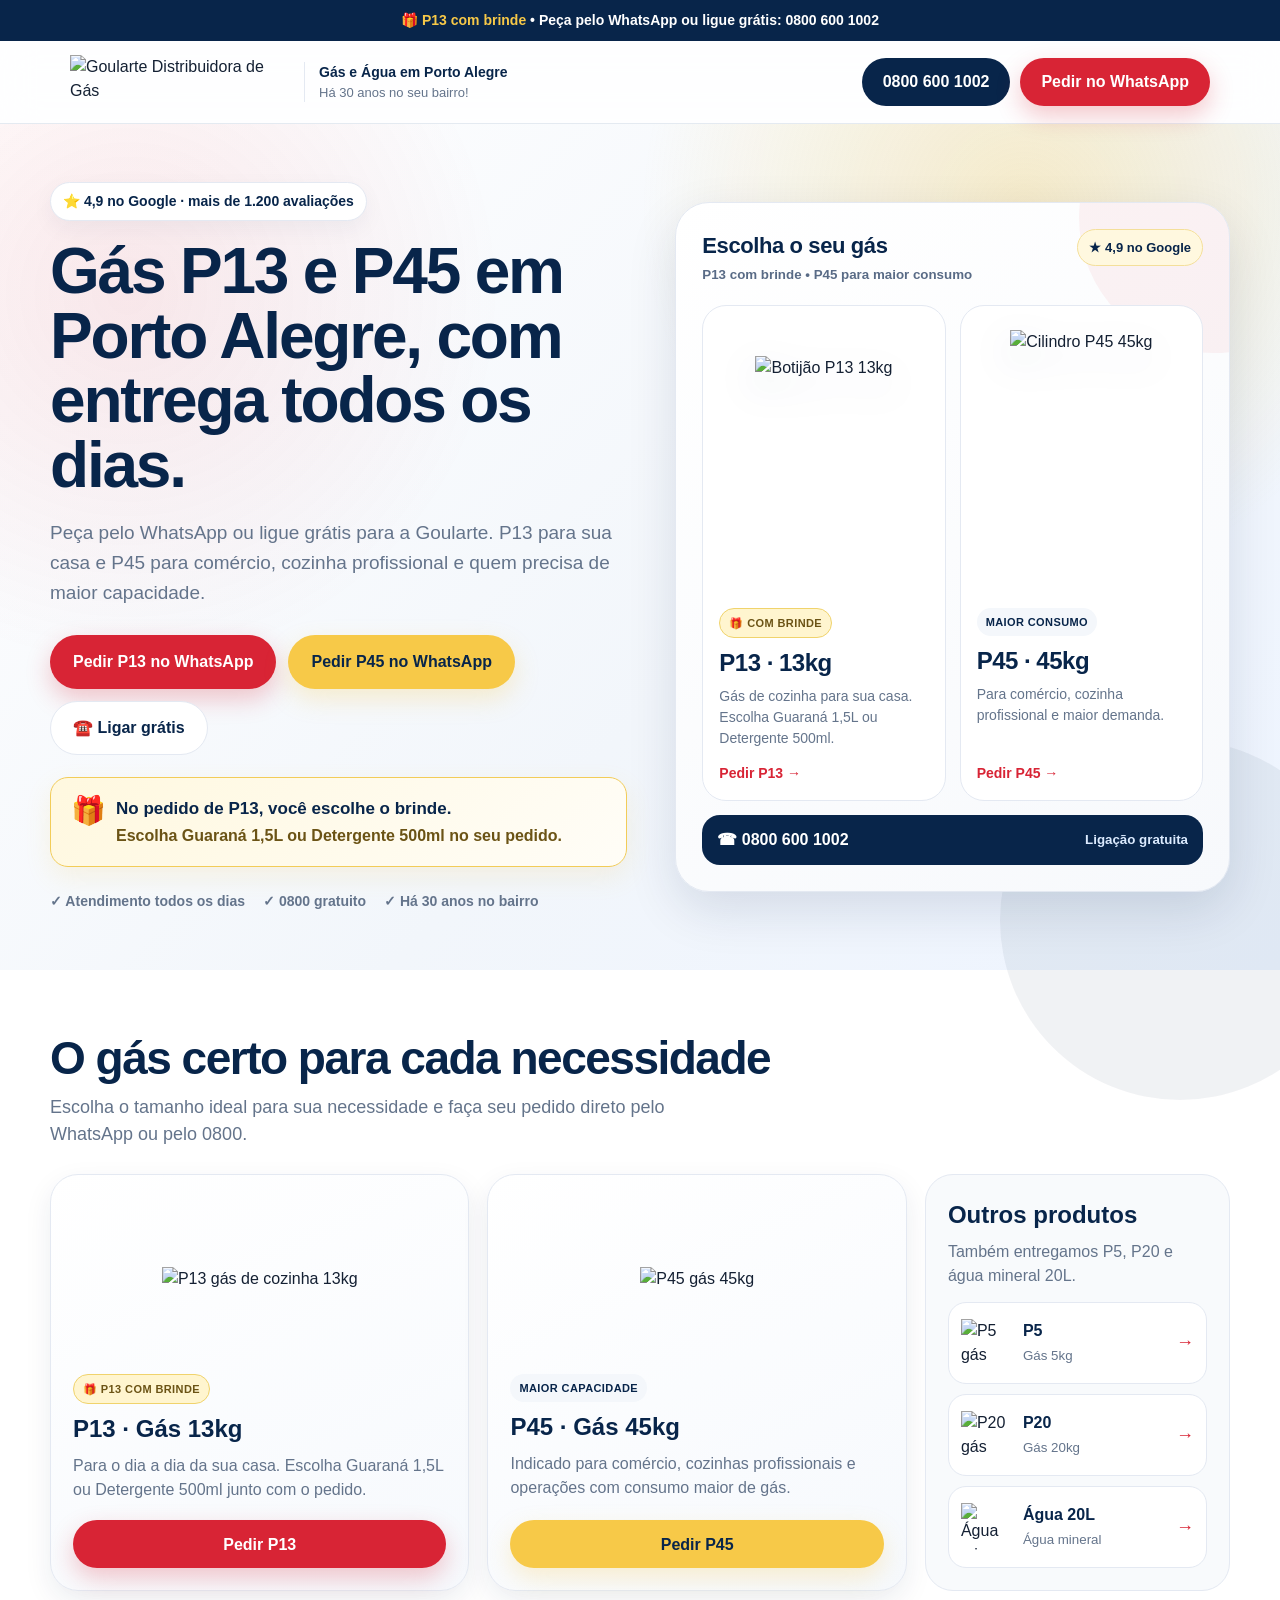
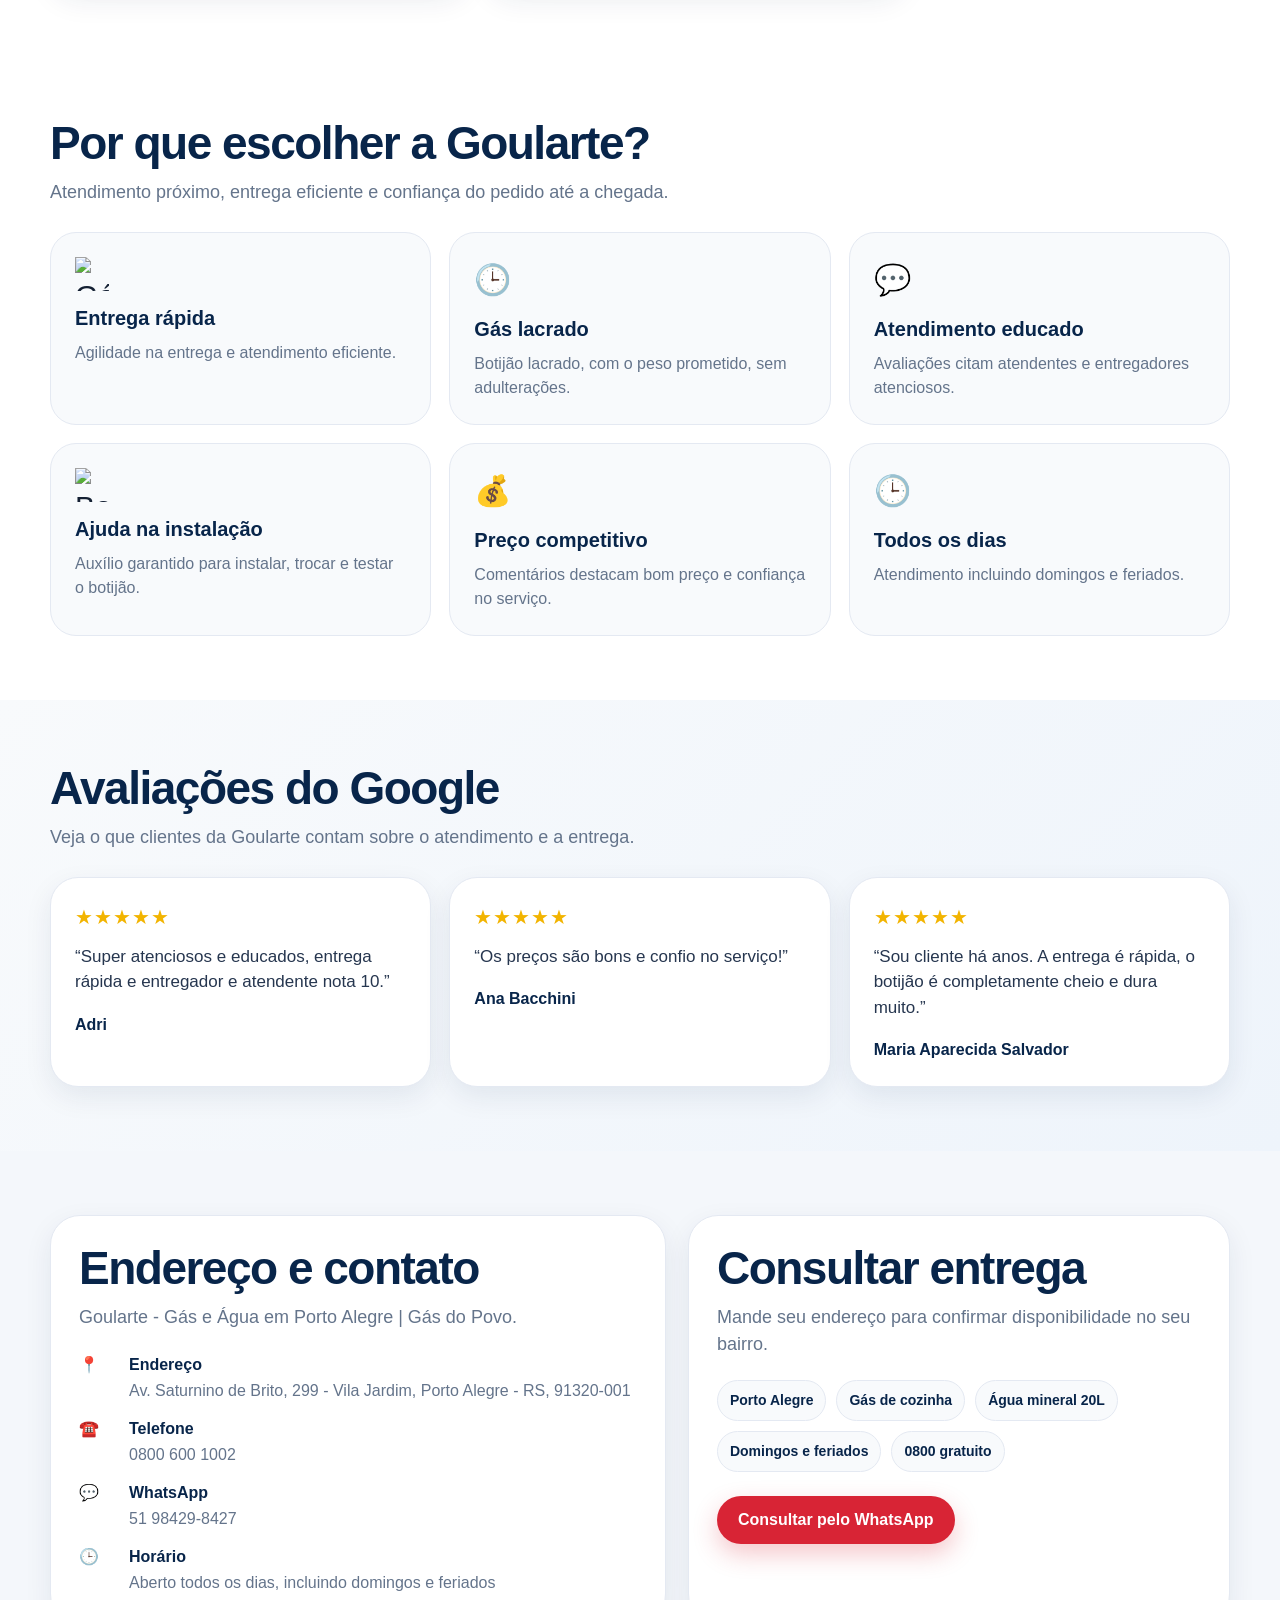
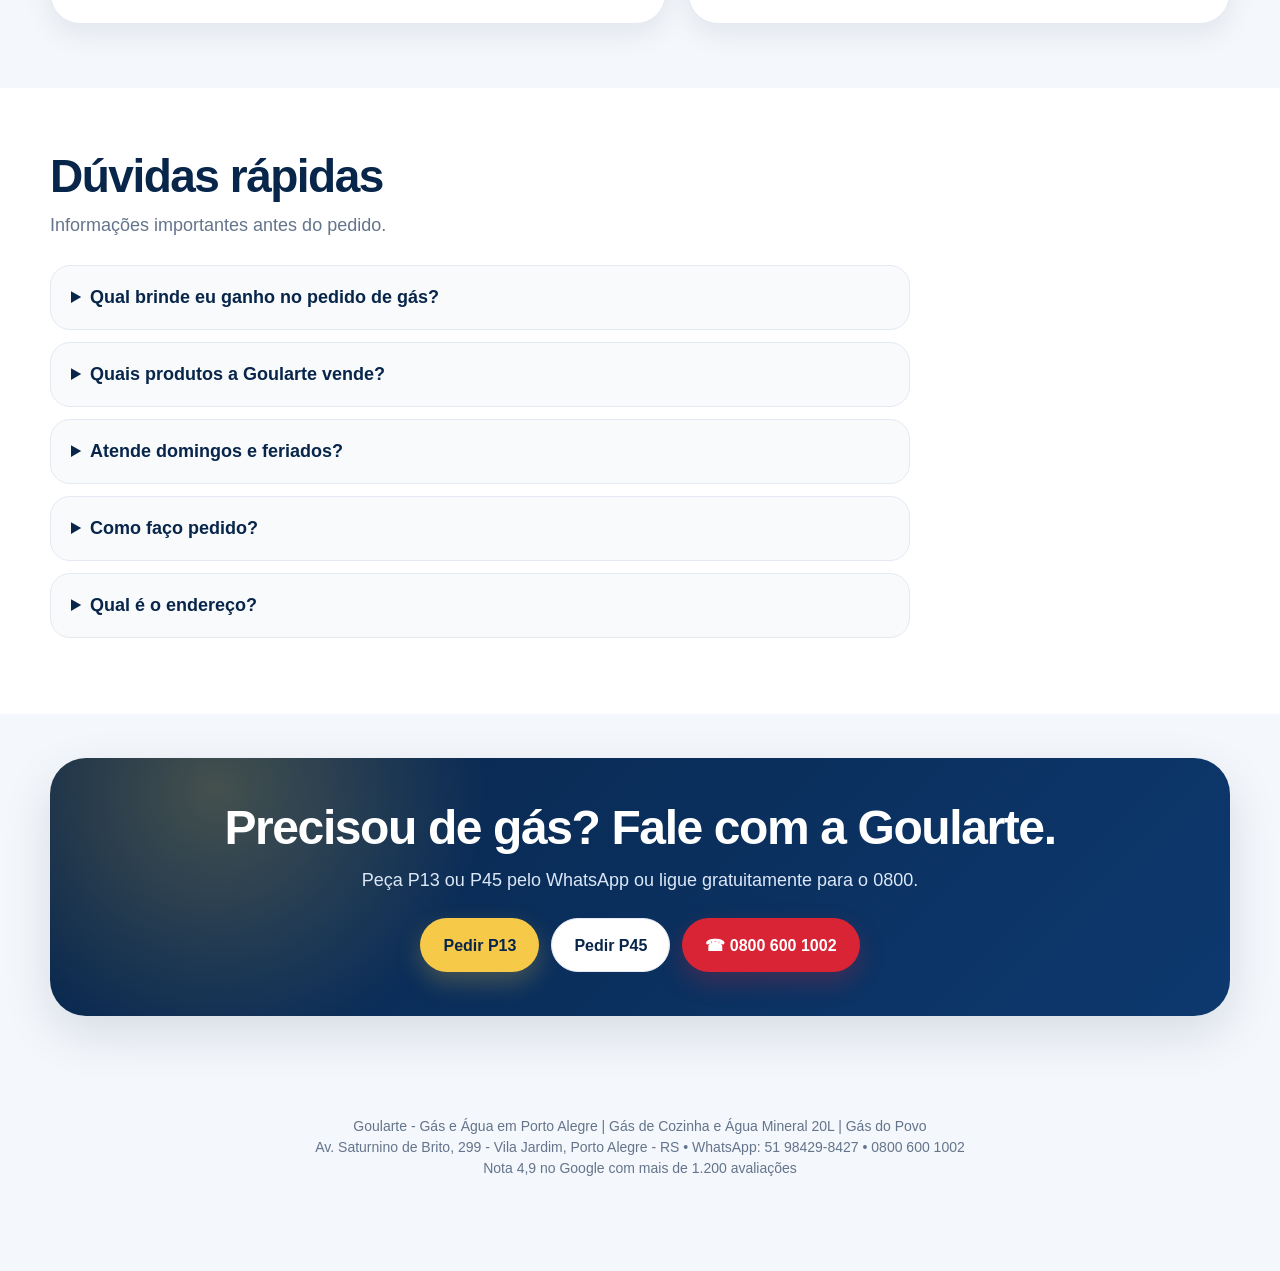
==== commit 9d30114b: "Update index.html" ====
--- a/index.html
+++ b/index.html
@@ -1,11 +1,12 @@
+
 <!DOCTYPE html>
 <html lang="pt-BR">
 <head>
   <meta charset="UTF-8" />
   <meta name="viewport" content="width=device-width, initial-scale=1.0" />
 
-  <title>Goularte Gás e Água | Gás com Brinde | Gás do Povo</title>
-  <meta name="description" content="Goularte Gás e Água em Porto Alegre. Nota 4,9 no Google, mais de 1.180 avaliações, atendimento todos os dias, gás de cozinha, água mineral 20L e brinde no pedido de gás." />
+  <title>Goularte Gás | P13 e P45 em Porto Alegre | Peça pelo WhatsApp ou 0800</title>
+  <meta name="description" content="Gás P13 e P45 em Porto Alegre com entrega todos os dias. Peça pelo WhatsApp ou ligue grátis para 0800 600 1002. P13 com opção de brinde." />
 
   <style>
     :root {
@@ -664,6 +665,119 @@
       box-shadow: 0 14px 36px rgba(0,0,0,.28);
     }
 
+
+    .hero-note {
+      margin-top: 14px;
+      color: var(--muted);
+      font-size: 15px;
+      font-weight: 700;
+    }
+
+    .hero-note a {
+      color: var(--navy);
+      text-decoration: underline;
+      text-underline-offset: 3px;
+    }
+
+    .hero-duo {
+      position: relative;
+      z-index: 2;
+      display: flex;
+      align-items: end;
+      justify-content: center;
+      gap: 18px;
+      padding: 28px 24px 18px;
+      width: 100%;
+    }
+
+    .hero-duo img {
+      height: auto;
+      object-fit: contain;
+      filter: drop-shadow(0 18px 28px rgba(8,37,74,.18));
+    }
+
+    .hero-duo .hero-p13 {
+      width: min(60%, 280px);
+    }
+
+    .hero-duo .hero-p45 {
+      width: min(38%, 150px);
+      margin-bottom: 6px;
+    }
+
+    .hero-mini-label {
+      position: absolute;
+      right: 24px;
+      top: 130px;
+      z-index: 3;
+      background: var(--red);
+      color: #fff;
+      padding: 10px 14px;
+      border-radius: 16px;
+      font-weight: 900;
+      box-shadow: 0 10px 24px rgba(216,36,53,.24);
+    }
+
+    .hero-mini-label small {
+      display: block;
+      color: rgba(255,255,255,.82);
+      font-weight: 700;
+      margin-top: 2px;
+    }
+
+    .product.product-featured {
+      background: linear-gradient(180deg, #ffffff 0%, #f8fbff 100%);
+      border: 2px solid rgba(13,57,111,.12);
+      transform: translateY(-2px);
+    }
+
+    .product-badge {
+      display: inline-flex;
+      align-items: center;
+      gap: 6px;
+      align-self: flex-start;
+      margin-bottom: 10px;
+      padding: 7px 10px;
+      border-radius: 999px;
+      background: rgba(247,201,72,.22);
+      color: var(--navy);
+      font-size: 12px;
+      font-weight: 900;
+      letter-spacing: .2px;
+    }
+
+    .floating-bar {
+      display: grid;
+      grid-template-columns: 1fr 1fr;
+      gap: 10px;
+    }
+
+    .floating .btn.btn-navy {
+      display: inline-flex !important;
+    }
+
+    @media (max-width: 780px) {
+      .hero-duo {
+        gap: 10px;
+        padding: 20px 16px 14px;
+      }
+
+      .hero-duo .hero-p13 {
+        width: min(58%, 210px);
+      }
+
+      .hero-duo .hero-p45 {
+        width: min(36%, 110px);
+      }
+
+      .hero-mini-label {
+        right: 16px;
+        top: 98px;
+        font-size: 13px;
+        padding: 9px 12px;
+      }
+    }
+
     @media (max-width: 1020px) {
       .hero-grid,
       .location-grid {
@@ -716,7 +830,7 @@
         display: block;
       }
     }
-  
+
     .product-icon img,
     .item-icon img,
     .why-card .icon img {
@@ -881,7 +995,7 @@
       }
     }
 
-  
+
     .product-img img {
       width: 46px;
       height: 46px;
@@ -906,11 +1020,984 @@
       transition: .18s ease;
     }
 
-  </style>
+  
+
+    /* ===== HERO DE CONVERSÃO - VERSÃO FINAL ===== */
+    .hero {
+      padding-top: 58px;
+      padding-bottom: 58px;
+    }
+
+    .hero-grid {
+      grid-template-columns: 1.02fr .98fr;
+      gap: 48px;
+      align-items: center;
+    }
+
+    .hero h1 {
+      max-width: 720px;
+      font-size: clamp(42px, 5vw, 66px);
+      line-height: 1.01;
+    }
+
+    .hero-subtitle {
+      max-width: 650px;
+      font-size: 19px;
+      line-height: 1.6;
+    }
+
+    .hero-actions {
+      margin-top: 26px;
+    }
+
+    .hero-actions .btn {
+      min-height: 54px;
+      padding: 15px 22px;
+    }
+
+    .hero-benefit {
+      display: flex;
+      gap: 10px;
+      align-items: flex-start;
+      margin-top: 22px;
+      max-width: 650px;
+      padding: 14px 16px;
+      background: rgba(247,201,72,.13);
+      border: 1px solid rgba(247,201,72,.48);
+      border-radius: 18px;
+      color: #6b5315;
+      font-weight: 700;
+    }
+
+    .hero-benefit strong { color: var(--navy); }
+
+    .trust-strip {
+      display: flex;
+      flex-wrap: wrap;
+      gap: 10px 18px;
+      margin-top: 24px;
+      color: var(--muted);
+      font-size: 14px;
+      font-weight: 800;
+    }
+
+    .trust-strip span {
+      display: inline-flex;
+      align-items: center;
+      gap: 6px;
+    }
+
+    .gas-showcase {
+      position: relative;
+      background: linear-gradient(145deg, #ffffff 0%, #f7f9fc 100%);
+      border: 1px solid var(--line);
+      border-radius: 34px;
+      box-shadow: var(--shadow);
+      padding: 26px;
+      overflow: hidden;
+    }
+
+    .gas-showcase::before {
+      content: "";
+      position: absolute;
+      width: 270px;
+      height: 270px;
+      border-radius: 50%;
+      right: -120px;
+      top: -120px;
+      background: rgba(216,36,53,.055);
+      pointer-events: none;
+    }
+
+    .showcase-head {
+      position: relative;
+      z-index: 2;
+      display: flex;
+      align-items: flex-start;
+      justify-content: space-between;
+      gap: 16px;
+      margin-bottom: 20px;
+    }
+
+    .showcase-head strong {
+      display: block;
+      color: var(--navy);
+      font-size: 22px;
+      letter-spacing: -.4px;
+    }
+
+    .showcase-head small {
+      display: block;
+      margin-top: 3px;
+      color: var(--muted);
+      font-weight: 700;
+    }
+
+    .showcase-rating {
+      white-space: nowrap;
+      padding: 8px 11px;
+      border-radius: 999px;
+      background: #fff8df;
+      border: 1px solid #f4df9a;
+      color: var(--navy);
+      font-size: 13px;
+      font-weight: 900;
+    }
+
+    .gas-pair {
+      position: relative;
+      z-index: 2;
+      display: grid;
+      grid-template-columns: 1fr 1fr;
+      gap: 14px;
+    }
+
+    .gas-choice {
+      display: flex;
+      flex-direction: column;
+      min-width: 0;
+      padding: 18px 16px 16px;
+      border: 1px solid var(--line);
+      border-radius: 24px;
+      background: #fff;
+      transition: transform .18s ease, box-shadow .18s ease, border-color .18s ease;
+    }
+
+    .gas-choice:hover {
+      transform: translateY(-2px);
+      box-shadow: 0 14px 30px rgba(8,37,74,.10);
+      border-color: #d6deeb;
+    }
+
+    .gas-image-box {
+      height: 270px;
+      display: flex;
+      align-items: flex-end;
+      justify-content: center;
+      margin-bottom: 14px;
+    }
+
+    .gas-choice img {
+      display: block;
+      max-width: 100%;
+      max-height: 100%;
+      object-fit: contain;
+      filter: drop-shadow(0 14px 18px rgba(8,37,74,.13));
+    }
+
+    .gas-choice.p13 .gas-image-box img { width: 92%; }
+    .gas-choice.p45 .gas-image-box img { width: 50%; }
+
+    .gas-kicker {
+      display: inline-flex;
+      align-self: flex-start;
+      margin-bottom: 7px;
+      padding: 6px 9px;
+      border-radius: 999px;
+      background: #f4f7fb;
+      color: var(--navy);
+      font-size: 11px;
+      font-weight: 900;
+      letter-spacing: .4px;
+      text-transform: uppercase;
+    }
+
+    .gas-choice h3 {
+      margin: 0;
+      color: var(--navy);
+      font-size: 24px;
+      letter-spacing: -.5px;
+    }
+
+    .gas-choice p {
+      margin: 5px 0 14px;
+      min-height: 42px;
+      color: var(--muted);
+      font-size: 14px;
+    }
+
+    .gas-choice .choice-link {
+      margin-top: auto;
+      color: var(--red);
+      font-weight: 900;
+      font-size: 14px;
+    }
+
+    .showcase-footer {
+      position: relative;
+      z-index: 2;
+      margin-top: 14px;
+      padding: 13px 15px;
+      border-radius: 18px;
+      background: var(--navy);
+      color: #fff;
+      display: flex;
+      justify-content: space-between;
+      align-items: center;
+      gap: 14px;
+      font-weight: 800;
+    }
+
+    .showcase-footer small {
+      color: #dbeafe;
+      font-weight: 700;
+    }
+
+    .featured-products {
+      background: #fff;
+    }
+
+    .featured-grid {
+      display: grid;
+      grid-template-columns: 1.1fr 1.1fr .8fr;
+      gap: 18px;
+    }
+
+    .featured-card {
+      background: #f8fafc;
+      border: 1px solid var(--line);
+      border-radius: 28px;
+      padding: 22px;
+      display: flex;
+      flex-direction: column;
+      min-height: 355px;
+    }
+
+    .featured-card.primary {
+      background: linear-gradient(155deg, #fff 0%, #f6f9fd 100%);
+      box-shadow: var(--soft-shadow);
+    }
+
+    .featured-card .img-wrap {
+      height: 165px;
+      display: grid;
+      place-items: center;
+      margin-bottom: 12px;
+    }
+
+    .featured-card .img-wrap img {
+      max-height: 155px;
+      max-width: 86%;
+      object-fit: contain;
+    }
+
+    .featured-card.p45-card .img-wrap img { max-width: 42%; }
+
+    .featured-card h3 {
+      margin: 0;
+      color: var(--navy);
+      font-size: 24px;
+    }
+
+    .featured-card p {
+      color: var(--muted);
+      margin: 7px 0 18px;
+      flex: 1;
+    }
+
+    .more-products {
+      display: grid;
+      gap: 10px;
+      height: 100%;
+    }
+
+    .mini-product {
+      display: grid;
+      grid-template-columns: 52px 1fr auto;
+      gap: 10px;
+      align-items: center;
+      background: #fff;
+      border: 1px solid var(--line);
+      border-radius: 18px;
+      padding: 12px;
+    }
+
+    .mini-product img {
+      width: 48px;
+      height: 48px;
+      object-fit: contain;
+    }
+
+    .mini-product strong { display:block; color:var(--navy); }
+    .mini-product small { color:var(--muted); }
+    .mini-product .arrow { font-size:18px; }
+
+    @media (max-width: 1020px) {
+      .featured-grid { grid-template-columns: 1fr 1fr; }
+      .featured-card.other-card { grid-column: 1 / -1; min-height: auto; }
+      .more-products { grid-template-columns: repeat(3, 1fr); }
+    }
+
+    @media (max-width: 780px) {
+      .hero { padding-top: 34px; padding-bottom: 42px; }
+      .hero h1 { font-size: clamp(38px, 11vw, 52px); }
+      .hero-subtitle { font-size: 17px; }
+      .hero-actions { display:grid; grid-template-columns:1fr 1fr; }
+      .hero-actions .btn-light { grid-column: 1 / -1; }
+      .trust-strip { gap: 8px 14px; }
+      .gas-showcase { padding: 18px; border-radius: 28px; }
+      .showcase-head { align-items:center; }
+      .gas-pair { gap: 10px; }
+      .gas-choice { padding: 14px 11px; border-radius: 20px; }
+      .gas-image-box { height: 205px; }
+      .gas-choice.p13 .gas-image-box img { width: 96%; }
+      .gas-choice.p45 .gas-image-box img { width: 54%; }
+      .gas-choice h3 { font-size: 20px; }
+      .gas-choice p { font-size: 13px; min-height: 58px; }
+      .showcase-footer { align-items:flex-start; flex-direction:column; }
+      .featured-grid { grid-template-columns: 1fr; }
+      .featured-card.other-card { grid-column:auto; }
+      .more-products { grid-template-columns:1fr; }
+    }
+
+  
+    /* Ajustes finais de conversão e equilíbrio visual */
+    .hero-benefit-strong {
+      padding: 18px 20px;
+      background: linear-gradient(135deg, #fff8df 0%, #fffdf7 100%);
+      border: 1.5px solid #f2cc58;
+      box-shadow: 0 10px 26px rgba(247,201,72,.14);
+      color: #6b5315;
+    }
+
+    .hero-benefit-strong .benefit-icon {
+      font-size: 28px;
+      line-height: 1;
+      margin-top: 1px;
+    }
+
+    .hero-benefit-strong strong {
+      font-size: 17px;
+      color: var(--navy);
+    }
+
+    .hero-benefit-strong span:not(.benefit-icon) {
+      display: inline-block;
+      margin-top: 3px;
+      font-weight: 750;
+    }
+
+    .gift-kicker {
+      background: #fff5cf;
+      border: 1px solid #f0d36c;
+      color: #6b5315;
+    }
+
+    /* P13 e P45 devem ter presença visual equivalente pela ALTURA,
+       não pela largura. O P45 é naturalmente estreito. */
+    .gas-image-box {
+      height: 270px;
+      align-items: flex-end;
+      overflow: visible;
+    }
+
+    .gas-choice.p13 .gas-image-box img {
+      width: auto;
+      max-width: 96%;
+      height: 88%;
+      max-height: 88%;
+    }
+
+    .gas-choice.p45 .gas-image-box img {
+      width: auto;
+      max-width: 88%;
+      height: 100%;
+      max-height: 100%;
+      transform: translateY(4px);
+    }
+
+    .gas-choice.p45 .gas-image-box {
+      padding-top: 2px;
+    }
+
+    .showcase-head small {
+      color: #596b86;
+    }
+
+    @media (max-width: 780px) {
+      .gas-image-box { height: 205px; }
+      .gas-choice.p13 .gas-image-box img { height: 88%; max-height: 88%; width:auto; }
+      .gas-choice.p45 .gas-image-box img { height: 100%; max-height: 100%; width:auto; transform: translateY(3px); }
+      .hero-benefit-strong { padding: 15px 16px; }
+    }
+
+  
+
+    /* ===== Ajustes fortes de responsividade para celular ===== */
+    @media (max-width: 1020px) {
+      .wrap,
+      .nav,
+      .hero-grid,
+      .featured-grid,
+      .location-grid {
+        width: min(100%, 100%);
+      }
+
+      .hero-grid,
+      .location-grid {
+        grid-template-columns: 1fr;
+      }
+
+      .gas-showcase {
+        margin-top: 10px;
+      }
+
+      .featured-grid {
+        grid-template-columns: 1fr 1fr;
+      }
+
+      .featured-grid .featured-card:last-child {
+        grid-column: 1 / -1;
+      }
+    }
+
+    @media (max-width: 780px) {
+      html, body {
+        overflow-x: hidden;
+      }
+
+      body {
+        -webkit-text-size-adjust: 100%;
+      }
+
+      .page {
+        overflow-x: hidden;
+        padding-bottom: 96px;
+      }
+
+      .announcement {
+        font-size: 12px;
+        padding: 10px 14px;
+        line-height: 1.45;
+      }
+
+      .nav {
+        gap: 12px;
+        padding: 14px 16px;
+      }
+
+      .nav-actions {
+        width: 100%;
+      }
+
+      .nav-actions .btn {
+        flex: 1 1 0;
+        justify-content: center;
+        min-height: 48px;
+      }
+
+      .hero {
+        padding-top: 28px;
+      }
+
+      .hero-grid {
+        gap: 18px;
+      }
+
+      .eyebrow {
+        font-size: 13px;
+      }
+
+      h1 {
+        font-size: clamp(32px, 9vw, 46px);
+        line-height: 1.05;
+      }
+
+      .hero-subtitle {
+        font-size: 16px;
+        line-height: 1.55;
+      }
+
+      .hero-actions,
+      .final-box .hero-actions {
+        display: grid;
+        grid-template-columns: 1fr;
+        gap: 10px;
+      }
+
+      .hero-actions .btn,
+      .final-box .hero-actions .btn {
+        width: 100%;
+        min-height: 54px;
+        justify-content: center;
+      }
+
+      .hero-benefit {
+        padding: 14px;
+        font-size: 14px;
+        line-height: 1.45;
+      }
+
+      .trust-strip {
+        display: grid;
+        gap: 8px;
+        margin-top: 18px;
+        font-size: 13px;
+      }
+
+      .gas-showcase,
+      .order-card,
+      .final-box,
+      .review,
+      .why-card,
+      .product,
+      .location-card {
+        border-radius: 24px;
+      }
+
+      .gas-showcase {
+        padding: 18px;
+      }
+
+      .showcase-head {
+        flex-direction: column;
+        align-items: flex-start;
+        gap: 10px;
+        margin-bottom: 16px;
+      }
+
+      .showcase-head strong {
+        font-size: 28px;
+        line-height: 1.05;
+      }
+
+      .showcase-head small {
+        font-size: 15px;
+        line-height: 1.4;
+      }
+
+      .showcase-rating {
+        font-size: 13px;
+        padding: 9px 12px;
+      }
+
+      .gas-pair,
+      .product-grid,
+      .review-grid,
+      .why-grid,
+      .featured-grid {
+        grid-template-columns: 1fr;
+      }
+
+      .gas-choice {
+        padding: 16px;
+        border-radius: 22px;
+      }
+
+      .gas-image-box {
+        height: 220px;
+        margin-bottom: 12px;
+      }
+
+      .gas-choice.p13 .gas-image-box img {
+        width: auto;
+        max-width: 86%;
+        max-height: 100%;
+      }
+
+      .gas-choice.p45 .gas-image-box img {
+        width: auto;
+        height: 190px;
+        max-width: 82%;
+        max-height: 100%;
+      }
+
+      .gas-choice h3 {
+        font-size: 22px;
+      }
+
+      .gas-choice p {
+        min-height: 0;
+        font-size: 15px;
+        line-height: 1.5;
+      }
+
+      .showcase-footer {
+        margin-top: 12px;
+        padding: 14px 16px;
+        border-radius: 18px;
+        flex-direction: column;
+        align-items: flex-start;
+      }
+
+      .section-head h2,
+      .simple-head h2,
+      .final-box h2,
+      .order-card h2 {
+        font-size: 28px;
+        line-height: 1.08;
+      }
+
+      .section-head p,
+      .simple-head p,
+      .final-box p,
+      .order-card > p {
+        font-size: 15px;
+        line-height: 1.5;
+      }
+
+      .featured-card,
+      .product,
+      .review,
+      .why-card,
+      .location-card,
+      .order-card {
+        padding: 18px;
+      }
+
+      .featured-card img,
+      .product-icon img {
+        max-width: 100%;
+      }
+
+      .order-item {
+        padding: 13px;
+        gap: 10px;
+      }
+
+      .order-item strong,
+      .featured-card strong,
+      .product strong {
+        font-size: 18px;
+      }
+
+      .stats {
+        grid-template-columns: 1fr 1fr;
+        gap: 10px;
+      }
+
+      .stat {
+        padding: 14px;
+      }
+
+      .stat strong {
+        font-size: 20px;
+      }
+
+      .location-grid {
+        gap: 14px;
+      }
+
+      .final-box {
+        padding: 22px 18px;
+      }
+
+      footer {
+        padding-bottom: 18px;
+      }
+
+      .floating {
+        display: block;
+        position: fixed;
+        left: 12px;
+        right: 12px;
+        bottom: calc(10px + env(safe-area-inset-bottom));
+        z-index: 1000;
+      }
+
+      .floating-bar {
+        display: grid;
+        grid-template-columns: 1fr 1fr;
+        gap: 10px;
+        background: rgba(255,255,255,.94);
+        backdrop-filter: blur(10px);
+        padding: 10px;
+        border: 1px solid rgba(226,232,240,.95);
+        border-radius: 20px;
+        box-shadow: 0 16px 34px rgba(8,37,74,.18);
+      }
+
+      .floating-bar .btn {
+        min-height: 52px;
+        justify-content: center;
+        border-radius: 14px;
+        font-size: 15px;
+      }
+    }
+
+    @media (max-width: 520px) {
+      .wrap,
+      .nav,
+      .hero-grid,
+      .featured-grid,
+      .location-grid,
+      .section-head,
+      .simple-head {
+        width: 100%;
+      }
+
+      .announcement {
+        font-size: 11px;
+      }
+
+      .nav {
+        padding: 12px;
+      }
+
+      .logo {
+        height: 42px;
+        max-width: 170px;
+      }
+
+      .nav-actions {
+        gap: 8px;
+      }
+
+      .nav-actions .btn {
+        min-height: 46px;
+        font-size: 14px;
+        padding-inline: 12px;
+      }
+
+      .hero {
+        padding-top: 22px;
+      }
+
+      h1 {
+        font-size: clamp(28px, 10vw, 38px);
+      }
+
+      .hero-subtitle {
+        font-size: 15px;
+      }
+
+      .hero-benefit {
+        display: grid;
+        grid-template-columns: 26px 1fr;
+        align-items: start;
+      }
+
+      .showcase-head strong {
+        font-size: 22px;
+      }
+
+      .showcase-head small {
+        font-size: 14px;
+      }
+
+      .gas-image-box {
+        height: 180px;
+      }
+
+      .gas-choice.p45 .gas-image-box img {
+        height: 158px;
+        max-width: 78%;
+      }
+
+      .gas-choice h3 {
+        font-size: 20px;
+      }
+
+      .gas-choice p,
+      .featured-card p,
+      .product p,
+      .review p,
+      .why-card p,
+      .location-card p,
+      details p {
+        font-size: 14px;
+      }
+
+      .stats {
+        grid-template-columns: 1fr;
+      }
+
+      .stat span {
+        font-size: 12px;
+      }
+
+      .order-item {
+        grid-template-columns: 42px 1fr auto;
+      }
+
+      .item-icon {
+        width: 42px;
+        height: 42px;
+      }
+
+      .section-head h2,
+      .simple-head h2,
+      .final-box h2,
+      .order-card h2 {
+        font-size: 24px;
+      }
+
+      .featured-card,
+      .product,
+      .review,
+      .why-card,
+      .location-card,
+      .order-card,
+      .gas-showcase,
+      .final-box {
+        padding: 16px;
+      }
+
+      .floating {
+        left: 10px;
+        right: 10px;
+      }
+
+      .floating-bar {
+        gap: 8px;
+        padding: 8px;
+      }
+
+      .floating-bar .btn {
+        min-height: 50px;
+        font-size: 14px;
+      }
+    }
+
+</style>
+
+  <!-- Google tag (gtag.js) - Google Ads -->
+  <script async src="https://www.googletagmanager.com/gtag/js?id=AW-11402683046"></script>
+  <script>
+    window.dataLayer = window.dataLayer || [];
+    function gtag(){ dataLayer.push(arguments); }
+    gtag('js', new Date());
+    gtag('config', 'AW-11402683046');
+
+    /*
+      RASTREAMENTO DE CONTATOS - GOULARTE
+      ------------------------------------------------------------
+      Depois de criar as 3 ações de conversão no Google Ads, cole
+      somente o LABEL de cada uma abaixo. Exemplo de send_to final:
+      AW-11402683046/AbCdEf123456
+    */
+    const GAS_TRACKING_CONFIG = {
+      adsId: 'AW-11402683046',
+      conversionLabels: {
+        whatsapp_p13: 'IDQwCPbNhYcdEKbFnL0q',
+        whatsapp_p45: 'p0okCNiLjYcdEKbFnL0q',
+        phone_0800: 'W6qjCIyti4cdEKbFnL0q'
+      }
+    };
+
+    const ATTRIBUTION_KEYS = [
+      'utm_source', 'utm_medium', 'utm_campaign', 'utm_term', 'utm_content',
+      'gclid', 'gbraid', 'wbraid', 'gad_source', 'gad_campaignid'
+    ];
+
+    function saveAttribution() {
+      const params = new URLSearchParams(window.location.search);
+      const saved = JSON.parse(sessionStorage.getItem('goularte_attribution') || '{}');
+      let changed = false;
+
+      ATTRIBUTION_KEYS.forEach((key) => {
+        const value = params.get(key);
+        if (value) {
+          saved[key] = value;
+          changed = true;
+        }
+      });
+
+      if (changed) {
+        saved.landing_page = saved.landing_page || window.location.href;
+        saved.first_seen_at = saved.first_seen_at || new Date().toISOString();
+        sessionStorage.setItem('goularte_attribution', JSON.stringify(saved));
+      }
+    }
+
+    function getAttribution() {
+      try {
+        return JSON.parse(sessionStorage.getItem('goularte_attribution') || '{}');
+      } catch (_) {
+        return {};
+      }
+    }
+
+    function decorateWhatsAppLinks() {
+      const attribution = getAttribution();
+
+      document.querySelectorAll('a[href*="/whatsapp/"]').forEach((link) => {
+        try {
+          const url = new URL(link.href, window.location.origin);
+          Object.entries(attribution).forEach(([key, value]) => {
+            if (ATTRIBUTION_KEYS.includes(key) && value && !url.searchParams.has(key)) {
+              url.searchParams.set(key, value);
+            }
+          });
+          link.href = url.toString();
+        } catch (_) {}
+      });
+    }
+
+    function googleAdsConversion(type) {
+      const label = GAS_TRACKING_CONFIG.conversionLabels[type];
+      if (!label) return;
+
+      gtag('event', 'conversion', {
+        send_to: `${GAS_TRACKING_CONFIG.adsId}/${label}`,
+        transport_type: 'beacon'
+      });
+    }
+
+    function trackContact(type, origin, destination) {
+      const attribution = getAttribution();
+
+      // Evento descritivo: útil para depuração e futuras integrações.
+      gtag('event', type, {
+        event_category: 'contato',
+        event_label: origin || 'sem_origem',
+        contact_destination: destination || '',
+        product: type.includes('p13') ? 'P13' : type.includes('p45') ? 'P45' : '',
+        ...attribution,
+        transport_type: 'beacon'
+      });
+
+      if (type === 'whatsapp_p13_click') googleAdsConversion('whatsapp_p13');
+      if (type === 'whatsapp_p45_click') googleAdsConversion('whatsapp_p45');
+      if (type === 'phone_0800_click') googleAdsConversion('phone_0800');
+    }
+
+    function identifyOrigin(link) {
+      try {
+        const url = new URL(link.href, window.location.origin);
+        return url.searchParams.get('origem') || link.dataset.origin || link.id || 'site';
+      } catch (_) {
+        return link.dataset.origin || link.id || 'site';
+      }
+    }
+
+    saveAttribution();
+
+    document.addEventListener('DOMContentLoaded', () => {
+      decorateWhatsAppLinks();
+
+      document.addEventListener('click', (event) => {
+        const link = event.target.closest('a');
+        if (!link) return;
+
+        const href = link.getAttribute('href') || '';
+        const origin = identifyOrigin(link);
+
+        if (href.startsWith('tel:08006001002')) {
+          trackContact('phone_0800_click', origin, '0800 600 1002');
+          return;
+        }
+
+        if (href.includes('/whatsapp/p13/')) {
+          trackContact('whatsapp_p13_click', origin, 'WhatsApp P13');
+          return;
+        }
+
+        if (href.includes('/whatsapp/p45/')) {
+          trackContact('whatsapp_p45_click', origin, 'WhatsApp P45');
+          return;
+        }
+
+        if (href.includes('/whatsapp/')) {
+          trackContact('whatsapp_other_click', origin, 'WhatsApp');
+        }
+      }, { capture: true });
+    });
+  </script>
 
   <script type="application/ld+json">
   {
-    "@context": "https://schema.org",
+    "@context": "https\://schema.org",
     "@type": "LocalBusiness",
     "name": "Goularte - Gás e Água em Porto Alegre",
     "alternateName": "Goularte Distribuidora de Gás | Gás do Povo",
@@ -927,7 +2014,7 @@
     "aggregateRating": {
       "@type": "AggregateRating",
       "ratingValue": "4.9",
-      "reviewCount": "1186"
+      "reviewCount": "1275"
     },
     "areaServed": "Porto Alegre, RS",
     "openingHours": "Mo-Su 08:00-22:00"
@@ -937,13 +2024,11 @@
 
 <body>
   <div class="page">
-    <div class="announcement">
-      <span>🎁 Brinde no pedido de gás:</span> escolha Guaraná 1,5L ou Detergente 500ml
-    </div>
+    <div class="announcement"><span>🎁 P13 com brinde</span> • Peça pelo WhatsApp ou ligue grátis: 0800 600 1002</div>
 
     <header>
       <div class="nav">
-        <a class="logo-wrap" href="#top" aria-label="Goularte Gás e Água">
+        <a class="logo-wrap" href="https://goulartegas.com/#top" aria-label="Goularte Gás e Água">
           <img class="logo" src="https://simgbb.com/avatar/8LjcWyDH8Vt9.jpg" alt="Goularte Distribuidora de Gás">
           <span class="brand-text">
             <strong>Gás e Água em Porto Alegre</strong>
@@ -952,8 +2037,8 @@
         </a>
 
         <div class="nav-actions">
-          <a class="btn btn-navy" href="tel:08006001002" onclick="trackConversion('ligacao_topo')">0800 600 1002</a>
-          <a class="btn btn-primary" href="https://wa.me/5551984298427?text=Olá!%20Quero%20fazer%20um%20pedido%20na%20Goularte." onclick="trackConversion('whatsapp_topo')">Pedir no WhatsApp</a>
+          <a class="btn btn-navy" href="tel:08006001002">0800 600 1002</a>
+          <a class="btn btn-primary" href="https://goulartegas.com/whatsapp/p13/?origem=whatsapp_topo">Pedir no WhatsApp</a>
         </div>
       </div>
     </header>
@@ -962,131 +2047,105 @@
       <section class="hero">
         <div class="hero-grid">
           <div>
-            <div class="eyebrow">⭐ 4,9 no Google · 1.186 avaliações</div>
-            <h1>Gás e água com atendimento de confiança em Porto Alegre.</h1>
+            <div class="eyebrow">⭐ 4,9 no Google · mais de 1.200 avaliações</div>
+            <h1>Gás P13 e P45 em Porto Alegre, com entrega todos os dias.</h1>
             <p class="hero-subtitle">
-              Peça gás ou água mineral 20L com a Goularte. Atendimento todos os dias, incluindo domingos e feriados.
+              Peça pelo WhatsApp ou ligue grátis para a Goularte. P13 para sua casa e P45 para comércio, cozinha profissional e quem precisa de maior capacidade.
             </p>
 
-            <div class="gift-panel">
-              <div class="gift-icon">🎁</div>
+            <div class="hero-actions">
+              <a class="btn btn-primary" href="https://goulartegas.com/whatsapp/p13/?origem=hero_p13">Pedir P13 no WhatsApp</a>
+              <a class="btn btn-gold" href="https://goulartegas.com/whatsapp/p45/?origem=hero_p45">Pedir P45 no WhatsApp</a>
+              <a class="btn btn-light" href="tel:08006001002">☎️ Ligar grátis</a>
+            </div>
+
+            <div class="hero-benefit hero-benefit-strong">
+              <span class="benefit-icon">🎁</span>
+              <div><strong>No pedido de P13, você escolhe o brinde.</strong><br><span>Escolha Guaraná 1,5L ou Detergente 500ml no seu pedido.</span></div>
+            </div>
+
+            <div class="trust-strip">
+              <span>✓ Atendimento todos os dias</span>
+              <span>✓ 0800 gratuito</span>
+              <span>✓ Há 30 anos no bairro</span>
+            </div>
+          </div>
+
+          <aside class="gas-showcase" aria-label="P13 e P45 Goularte">
+            <div class="showcase-head">
               <div>
-                <strong>Pedido de gás com brinde</strong>
-                <p>Escolha entre Guaraná 1,5L ou Detergente 500ml.</p>
+                <strong>Escolha o seu gás</strong>
+                <small>P13 com brinde • P45 para maior consumo</small>
               </div>
-            </div>
-
-            <div class="hero-actions">
-              <a class="btn btn-primary" href="https://wa.me/5551984298427?text=Olá!%20Quero%20pedir%20gás%20e%20ganhar%20meu%20brinde." onclick="trackConversion('pedido_gas_brinde')">Pedir gás com brinde</a>
-              <a class="btn btn-gold" href="https://wa.me/5551984298427?text=Olá!%20Quero%20pedir%20água%20mineral%2020L." onclick="trackConversion('pedido_agua')">Pedir água 20L</a>
-              <a class="btn btn-light" href="tel:08006001002" onclick="trackConversion('ligacao_hero')">Ligar grátis</a>
-            </div>
-
-            <div class="stats">
-              <div class="stat"><strong>4,9</strong><span>nota no Google</span></div>
-              <div class="stat"><strong>1.186</strong><span>avaliações</span></div>
-              <div class="stat"><strong>7 dias</strong><span>domingos e feriados</span></div>
-              <div class="stat"><strong>0800</strong><span>ligação gratuita</span></div>
-            </div>
-          </div>
-
-          <aside>
-            <div class="hero-visual" aria-label="Gás Goularte">
-              <div class="visual-logo">
-                <img src="https://simgbb.com/avatar/8LjcWyDH8Vt9.jpg" alt="Logo Goularte">
-              </div>
-              <div class="floating-seal seal-rating">⭐ 4,9<small>1.186 avaliações</small></div>
-              <img class="hero-gas-img" src="https://i.ibb.co/fVbS9bX5/100f9b9edd82a733.png" alt="Botijão de gás">
-              <div class="floating-seal seal-phone">0800 600 1002<small>ligação gratuita</small></div>
-              <div class="floating-seal seal-gift">🎁 Brinde<small>no pedido de gás</small></div>
-            </div>
-
-            <div class="order-card" aria-label="Faça seu pedido" style="margin-top:18px;">
-            <div class="google-rating">
-              <div>
-                <div class="stars">★★★★★</div>
-                <strong>Clientes recomendam</strong>
-                <small>Rapidez, educação e confiança</small>
-              </div>
-              <div style="font-weight:900;color:var(--navy);font-size:26px;">4,9</div>
-            </div>
-
-            <h2>O que você precisa hoje?</h2>
-            <p>Agilize seu pedido!</p>
-
-            <div class="order-list">
-              <a class="order-item" href="https://wa.me/5551984298427?text=Olá!%20Quero%20pedir%20um%20P13%20com%20brinde." onclick="trackConversion('card_p13')">
-                <span class="item-icon"><img src="https://i.ibb.co/fVbS9bX5/100f9b9edd82a733.png" alt="Botijão de gás"></span>
-                <span><strong>P13 - Gás 13kg</strong><small>Gás de cozinha + brinde</small></span>
-                <span class="arrow">→</span>
+              <span class="showcase-rating">★ 4,9 no Google</span>
+            </div>
+
+            <div class="gas-pair">
+              <a class="gas-choice p13" href="https://goulartegas.com/whatsapp/p13/?origem=vitrine_p13">
+                <div class="gas-image-box"><img src="https://github.com/protasiogas/protasiogas/blob/main/p13.png?raw=true" alt="Botijão P13 13kg"></div>
+                <span class="gas-kicker gift-kicker">🎁 Com brinde</span>
+                <h3>P13 · 13kg</h3>
+                <p>Gás de cozinha para sua casa. Escolha Guaraná 1,5L ou Detergente 500ml.</p>
+                <span class="choice-link">Pedir P13 →</span>
               </a>
 
-              <a class="order-item" href="https://wa.me/5551984298427?text=Olá!%20Quero%20pedir%20água%2020%20litros." onclick="trackConversion('card_agua')">
-                <span class="item-icon"><img src="https://i.ibb.co/rR26mdQh/C34-A772-E-32-C1-4-B3-A-AC77-74196217044-A.png" alt="Água mineral 20 litros"></span>
-                <span><strong>Água mineral 20L</strong><small>Bombona de água</small></span>
-                <span class="arrow">→</span>
+              <a class="gas-choice p45" href="https://goulartegas.com/whatsapp/p45/?origem=vitrine_p45">
+                <div class="gas-image-box"><img src="https://github.com/protasiogas/protasiogas/blob/main/p45.png?raw=true" alt="Cilindro P45 45kg"></div>
+                <span class="gas-kicker">Maior consumo</span>
+                <h3>P45 · 45kg</h3>
+                <p>Para comércio, cozinha profissional e maior demanda.</p>
+                <span class="choice-link">Pedir P45 →</span>
               </a>
-
-              <a class="order-item" href="https://wa.me/5551984298427?text=Olá!%20Quero%20consultar%20preços%20de%20P5,%20P13,%20P20,%20P45%20e%20água." onclick="trackConversion('card_precos')">
-                <span class="item-icon">💬</span>
-                <span><strong>Consultar preços</strong><small>P5, P13, P20, P45 e água</small></span>
-                <span class="arrow">→</span>
-              </a>
-
-              <a class="order-item" href="tel:08006001002" onclick="trackConversion('card_0800')">
-                <span class="item-icon">☎️</span>
-                <span><strong>Ligar agora</strong><small>0800 600 1002</small></span>
-                <span class="arrow">→</span>
-              </a>
-            </div>
-          </div>
+            </div>
+
+            <a class="showcase-footer" href="tel:08006001002">
+              <span>☎ 0800 600 1002</span>
+              <small>Ligação gratuita</small>
+            </a>
           </aside>
         </div>
       </section>
 
-      <section>
+      <section class="featured-products">
         <div class="wrap">
           <div class="section-head">
             <div>
-              <h2>Produtos</h2>
-              <p>Escolha o produto e envie seu pedido direto para o WhatsApp.</p>
+              <h2>O gás certo para cada necessidade</h2>
+              <p>Escolha o tamanho ideal para sua necessidade e faça seu pedido direto pelo WhatsApp ou pelo 0800.</p>
             </div>
           </div>
 
-          <div class="product-grid">
-            <div class="product">
-              <div class="product-icon product-img"><img src="https://i.ibb.co/938Hf0yP/8bd351d3-c31f-4e8e-abb7-3bee3178bf4f.png" alt="P5 gás 5kg"></div>
-              <strong>P5</strong>
-              <p>Gás de cozinha de 5kg.</p>
-              <a class="btn btn-primary" href="https://wa.me/5551984298427?text=Olá!%20Quero%20pedir%20P5%20gás%205kg." onclick="trackConversion('produto_p5')">Pedir P5</a>
-            </div>
-
-            <div class="product">
-              <div class="product-icon product-img"><img src="https://i.ibb.co/fVbS9bX5/100f9b9edd82a733.png" alt="P13 gás de cozinha 13kg"></div>
-              <strong>P13</strong>
-              <p>Gás de cozinha 13kg com opção de brinde.</p>
-              <a class="btn btn-primary" href="https://wa.me/5551984298427?text=Olá!%20Quero%20pedir%20P13%20com%20brinde." onclick="trackConversion('produto_p13')">Pedir P13</a>
-            </div>
-
-            <div class="product">
-              <div class="product-icon product-img"><img src="https://i.ibb.co/5Wq8v4Rp/Design-sem-nome.png" alt="P20 gás 20kg"></div>
-              <strong>P20</strong>
-              <p>Gás de 20kg para maior demanda.</p>
-              <a class="btn btn-primary" href="https://wa.me/5551984298427?text=Olá!%20Quero%20pedir%20P20%20gás%2020kg." onclick="trackConversion('produto_p20')">Pedir P20</a>
-            </div>
-
-            <div class="product">
-              <div class="product-icon product-img"><img src="https://i.ibb.co/2Ys18bMh/p45.png" alt="P45 gás 45kg"></div>
-              <strong>P45</strong>
-              <p>Gás 45kg para comércio ou uso intenso.</p>
-              <a class="btn btn-primary" href="https://wa.me/5551984298427?text=Olá!%20Quero%20pedir%20P45." onclick="trackConversion('produto_p45')">Pedir P45</a>
-            </div>
-
-            <div class="product">
-              <div class="product-icon product-img agua-img"><img src="https://i.ibb.co/rR26mdQh/C34-A772-E-32-C1-4-B3-A-AC77-74196217044-A.png" alt="Água mineral 20 litros"></div>
-              <strong>Água 20L</strong>
-              <p>Água mineral em bombona de 20 litros.</p>
-              <a class="btn btn-navy" href="https://wa.me/5551984298427?text=Olá!%20Quero%20pedir%20água%2020%20litros." onclick="trackConversion('produto_agua')">Pedir água</a>
+          <div class="featured-grid">
+            <div class="featured-card primary">
+              <div class="img-wrap"><img src="https://github.com/protasiogas/protasiogas/blob/main/p13.png?raw=true" alt="P13 gás de cozinha 13kg"></div>
+              <span class="gas-kicker gift-kicker">🎁 P13 com brinde</span>
+              <h3>P13 · Gás 13kg</h3>
+              <p>Para o dia a dia da sua casa. Escolha Guaraná 1,5L ou Detergente 500ml junto com o pedido.</p>
+              <a class="btn btn-primary" href="https://goulartegas.com/whatsapp/p13/?origem=produto_p13_destaque">Pedir P13</a>
+            </div>
+
+            <div class="featured-card primary p45-card">
+              <div class="img-wrap"><img src="https://github.com/protasiogas/protasiogas/blob/main/p45.png?raw=true" alt="P45 gás 45kg"></div>
+              <span class="gas-kicker">Maior capacidade</span>
+              <h3>P45 · Gás 45kg</h3>
+              <p>Indicado para comércio, cozinhas profissionais e operações com consumo maior de gás.</p>
+              <a class="btn btn-gold" href="https://goulartegas.com/whatsapp/p45/?origem=produto_p45_destaque">Pedir P45</a>
+            </div>
+
+            <div class="featured-card other-card">
+              <h3>Outros produtos</h3>
+              <p style="flex:0; margin-bottom:14px;">Também entregamos P5, P20 e água mineral 20L.</p>
+              <div class="more-products">
+                <a class="mini-product" href="https://goulartegas.com/whatsapp/?origem=produto_p5&text=Ol%C3%A1!%20Quero%20pedir%20P5%20g%C3%A1s%205kg.">
+                  <img src="https://github.com/protasiogas/protasiogas/blob/main/p5.png?raw=true" alt="P5 gás 5kg"><span><strong>P5</strong><small>Gás 5kg</small></span><span class="arrow">→</span>
+                </a>
+                <a class="mini-product" href="https://goulartegas.com/whatsapp/?origem=produto_p20&text=Ol%C3%A1!%20Quero%20pedir%20P20%20g%C3%A1s%2020kg.">
+                  <img src="https://github.com/protasiogas/protasiogas/blob/main/p20-removebg-preview.png?raw=true" alt="P20 gás 20kg"><span><strong>P20</strong><small>Gás 20kg</small></span><span class="arrow">→</span>
+                </a>
+                <a class="mini-product" href="https://goulartegas.com/whatsapp/agua/?origem=produto_agua">
+                  <img src="https://github.com/protasiogas/protasiogas/blob/main/agua20l.png?raw=true" alt="Água mineral 20 litros"><span><strong>Água 20L</strong><small>Água mineral</small></span><span class="arrow">→</span>
+                </a>
+              </div>
             </div>
           </div>
         </div>
@@ -1097,13 +2156,13 @@
           <div class="section-head">
             <div>
               <h2>Por que escolher a Goularte?</h2>
-              <p>O foco é entregar rápido, atender bem e passar segurança na compra.</p>
+              <p>Atendimento próximo, entrega eficiente e confiança do pedido até a chegada.</p>
             </div>
           </div>
 
           <div class="why-grid">
             <div class="why-card">
-              <div class="icon"><img src="https://i.ibb.co/fVbS9bX5/100f9b9edd82a733.png" alt="Gás Goularte"></div>
+              <div class="icon"><img src="https://github.com/protasiogas/protasiogas/blob/main/p13.png?raw=true" alt="Gás Goularte"></div>
               <strong>Entrega rápida</strong>
               <p>Agilidade na entrega e atendimento eficiente.</p>
             </div>
@@ -1118,7 +2177,7 @@
               <p>Avaliações citam atendentes e entregadores atenciosos.</p>
             </div>
             <div class="why-card">
-              <div class="icon"><img src="https://i.ibb.co/fVbS9bX5/100f9b9edd82a733.png" alt="Botijão de gás"></div>
+              <div class="icon"><img src="https://github.com/protasiogas/protasiogas/blob/main/p13.png?raw=true" alt="Botijão de gás"></div>
               <strong>Ajuda na instalação</strong>
               <p>Auxílio garantido para instalar, trocar e testar o botijão.</p>
             </div>
@@ -1141,7 +2200,7 @@
           <div class="section-head">
             <div>
               <h2>Avaliações do Google</h2>
-              <p>Prova social real para quem está decidindo onde pedir.</p>
+              <p>Veja o que clientes da Goularte contam sobre o atendimento e a entrega.</p>
             </div>
           </div>
 
@@ -1210,7 +2269,7 @@
             </div>
 
             <div style="margin-top:24px;">
-              <a class="btn btn-primary" href="https://wa.me/5551984298427?text=Olá!%20Quero%20saber%20se%20a%20Goularte%20entrega%20no%20meu%20bairro." onclick="trackConversion('consulta_bairro')">Consultar pelo WhatsApp</a>
+              <a class="btn btn-primary" href="https://goulartegas.com/whatsapp/?origem=consulta_bairro&text=Ol%C3%A1!%20Quero%20saber%20se%20a%20Goularte%20entrega%20no%20meu%20bairro.">Consultar pelo WhatsApp</a>
             </div>
           </div>
         </div>
@@ -1254,9 +2313,13 @@
 
       <section class="final-cta">
         <div class="final-box">
-          <h2>Peça agora e escolha seu brinde</h2>
-          <p>Gás de cozinha com Guaraná 1,5L ou Detergente Líquido 500ml. Atendimento rápido pelo WhatsApp.</p>
-          <a class="btn btn-gold" href="https://wa.me/5551984298427?text=Olá!%20Quero%20pedir%20gás%20e%20escolher%20meu%20brinde." onclick="trackConversion('cta_final')">Pedir gás com brinde</a>
+          <h2>Precisou de gás? Fale com a Goularte.</h2>
+          <p>Peça P13 ou P45 pelo WhatsApp ou ligue gratuitamente para o 0800.</p>
+          <div class="hero-actions" style="justify-content:center; margin-top:0;">
+            <a class="btn btn-gold" href="https://goulartegas.com/whatsapp/p13/?origem=cta_final_p13">Pedir P13</a>
+            <a class="btn btn-light" href="https://goulartegas.com/whatsapp/p45/?origem=cta_final_p45">Pedir P45</a>
+            <a class="btn btn-primary" href="tel:08006001002">☎ 0800 600 1002</a>
+          </div>
         </div>
       </section>
     </main>
@@ -1264,23 +2327,15 @@
     <footer>
       Goularte - Gás e Água em Porto Alegre | Gás de Cozinha e Água Mineral 20L | Gás do Povo<br>
       Av. Saturnino de Brito, 299 - Vila Jardim, Porto Alegre - RS • WhatsApp: 51 98429-8427 • 0800 600 1002<br>
-      Nota 4,9 no Google com 1.186 avaliações
+      Nota 4,9 no Google com mais de 1.200 avaliações
     </footer>
 
     <div class="floating">
-      <a class="btn btn-primary" href="https://wa.me/5551984298427?text=Olá!%20Quero%20pedir%20gás%20com%20brinde." onclick="trackConversion('botao_flutuante')">🎁 Pedir gás com brinde</a>
+      <div class="floating-bar">
+        <a class="btn btn-navy" href="tel:08006001002">📞 Ligar</a>
+        <a class="btn btn-primary" href="https://goulartegas.com/whatsapp/?origem=botao_flutuante&text=Ol%C3%A1!%20Vim%20pelo%20site%20e%20quero%20pedir%20g%C3%A1s.%20Pode%20me%20ajudar%3F">💬 WhatsApp</a>
+      </div>
     </div>
   </div>
-
-<!-- Google tag (gtag.js) -->
-<script async src="https://www.googletagmanager.com/gtag/js?id=AW-11402683046"></script>
-<script>
-  window.dataLayer = window.dataLayer || [];
-  function gtag(){dataLayer.push(arguments);}
-  gtag('js', new Date());
-
-  gtag('config', 'AW-11402683046');
-</script>
-  
 </body>
 </html>
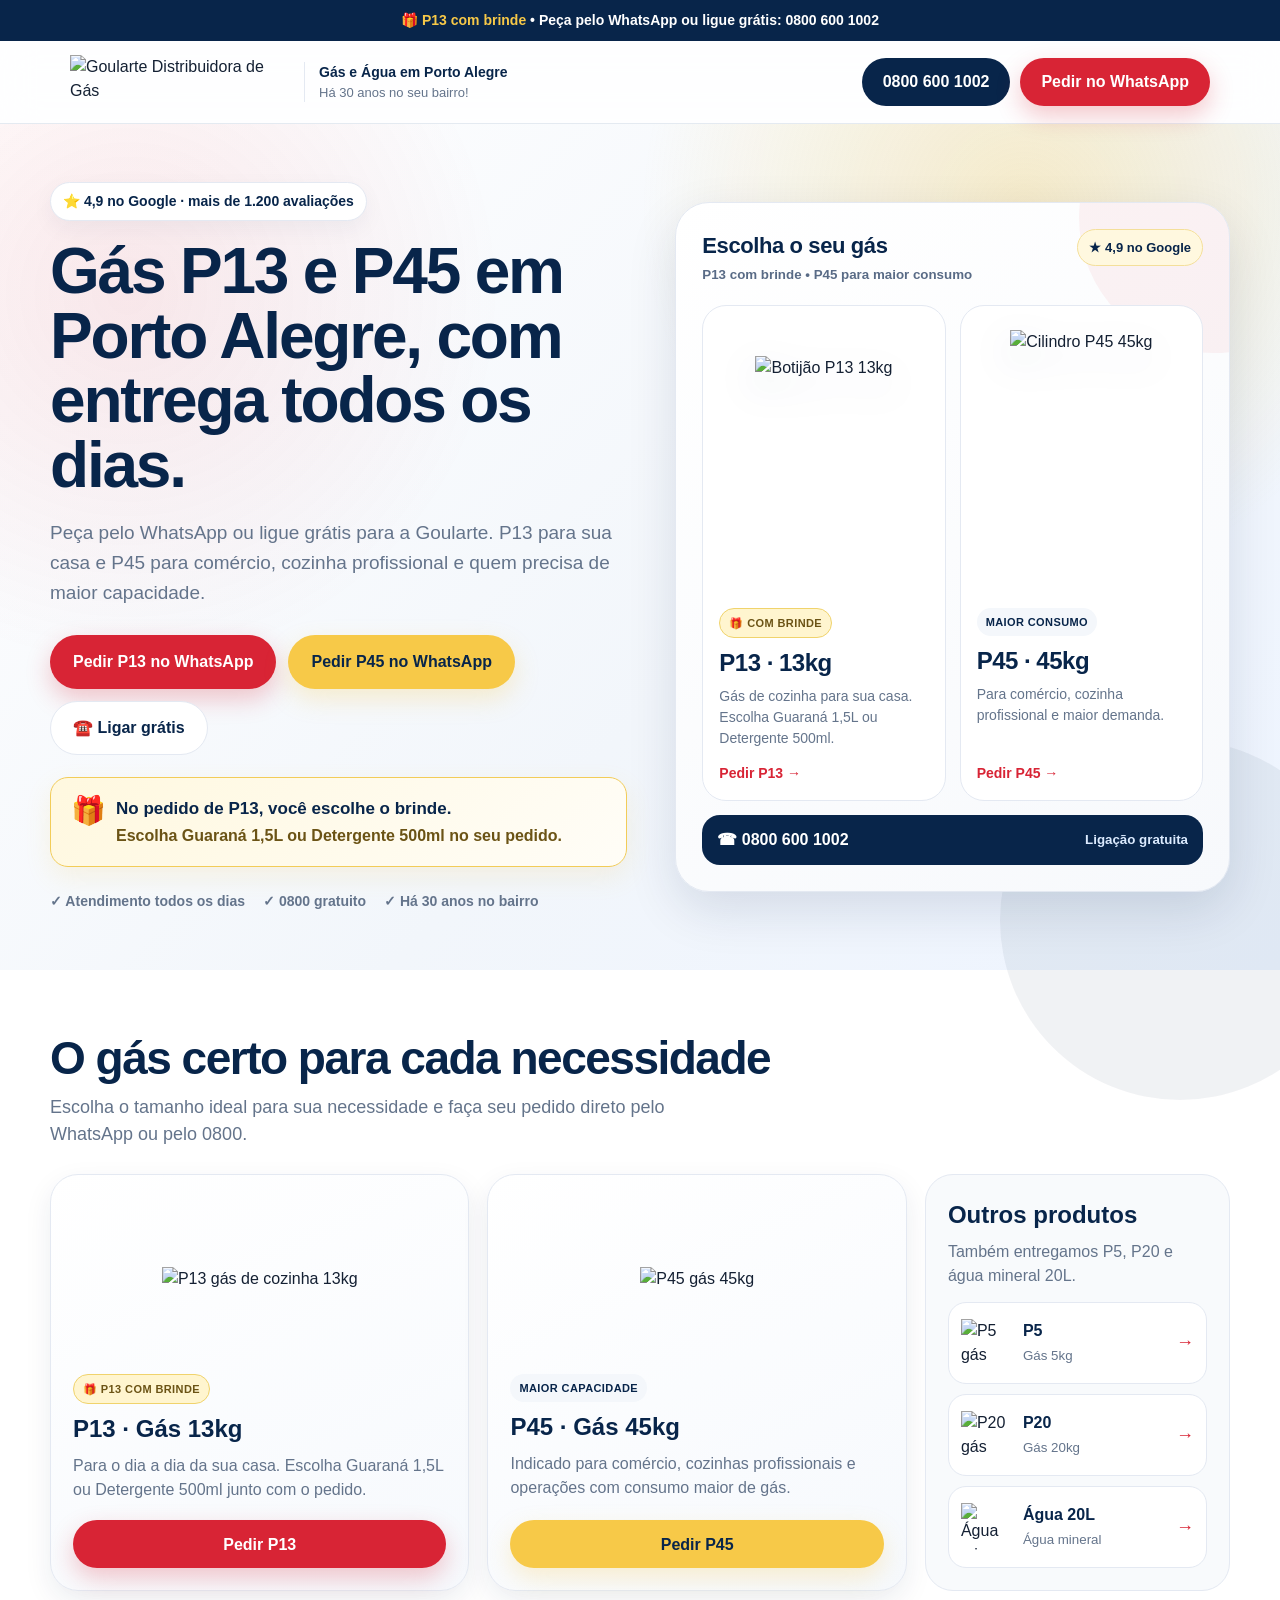
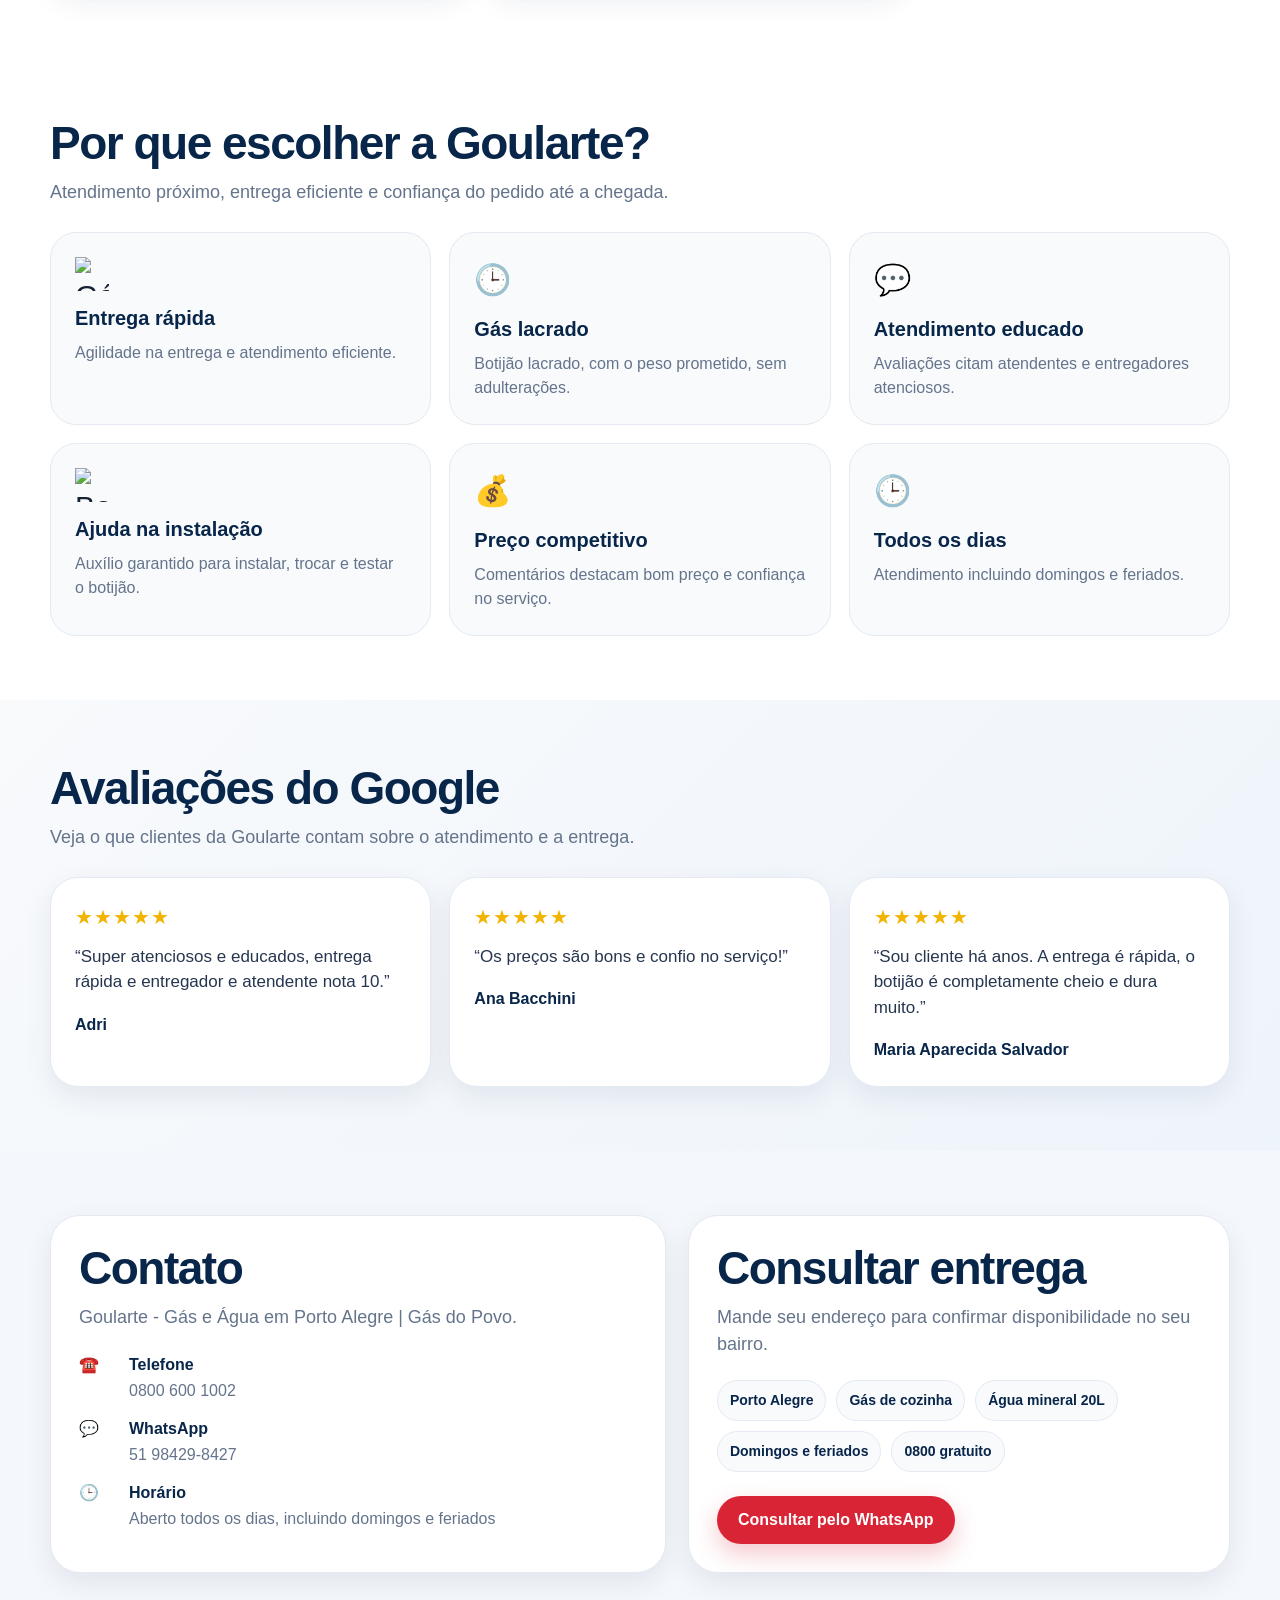
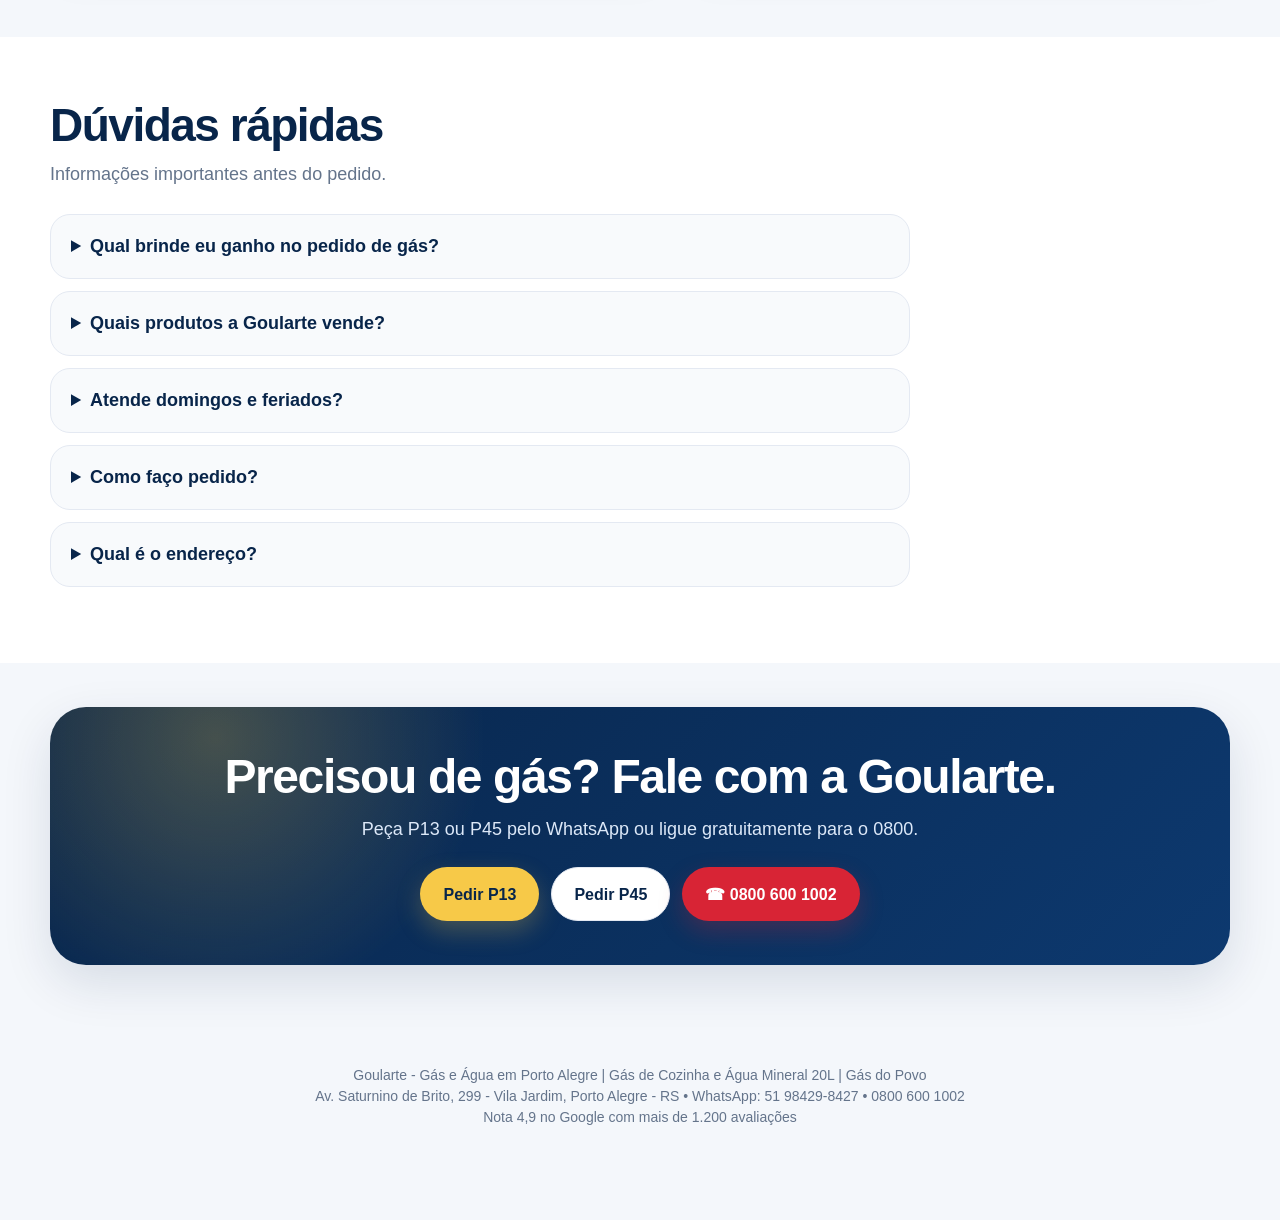
==== commit 5bd64d82: "Update index.html" ====
--- a/index.html
+++ b/index.html
@@ -1,3 +1,5 @@
+
+
 
 <!DOCTYPE html>
 <html lang="pt-BR">
@@ -1846,6 +1848,24 @@
       .floating-bar .btn {
         min-height: 50px;
         font-size: 14px;
+      }
+    }
+
+
+    /* Âncoras usadas nos sitelinks do Google Ads */
+    #p13,
+    #p45,
+    #entrega,
+    #sobre {
+      scroll-margin-top: 110px;
+    }
+
+    @media (max-width: 780px) {
+      #p13,
+      #p45,
+      #entrega,
+      #sobre {
+        scroll-margin-top: 90px;
       }
     }
 
@@ -2116,7 +2136,7 @@
           </div>
 
           <div class="featured-grid">
-            <div class="featured-card primary">
+            <div class="featured-card primary" id="p13">
               <div class="img-wrap"><img src="https://github.com/protasiogas/protasiogas/blob/main/p13.png?raw=true" alt="P13 gás de cozinha 13kg"></div>
               <span class="gas-kicker gift-kicker">🎁 P13 com brinde</span>
               <h3>P13 · Gás 13kg</h3>
@@ -2124,7 +2144,7 @@
               <a class="btn btn-primary" href="https://goulartegas.com/whatsapp/p13/?origem=produto_p13_destaque">Pedir P13</a>
             </div>
 
-            <div class="featured-card primary p45-card">
+            <div class="featured-card primary p45-card" id="p45">
               <div class="img-wrap"><img src="https://github.com/protasiogas/protasiogas/blob/main/p45.png?raw=true" alt="P45 gás 45kg"></div>
               <span class="gas-kicker">Maior capacidade</span>
               <h3>P45 · Gás 45kg</h3>
@@ -2151,7 +2171,7 @@
         </div>
       </section>
 
-      <section class="why">
+      <section class="why" id="sobre">
         <div class="wrap">
           <div class="section-head">
             <div>
@@ -2226,19 +2246,15 @@
         </div>
       </section>
 
-      <section>
+      <section id="entrega">
         <div class="wrap location-grid">
           <div class="info-card">
             <div class="simple-head">
-              <h2>Endereço e contato</h2>
+              <h2>Contato</h2>
               <p>Goularte - Gás e Água em Porto Alegre | Gás do Povo.</p>
             </div>
 
             <div class="info-list">
-              <div class="info-row">
-                <span>📍</span>
-                <div><b>Endereço</b>Av. Saturnino de Brito, 299 - Vila Jardim, Porto Alegre - RS, 91320-001</div>
-              </div>
               <div class="info-row">
                 <span>☎️</span>
                 <div><b>Telefone</b>0800 600 1002</div>
